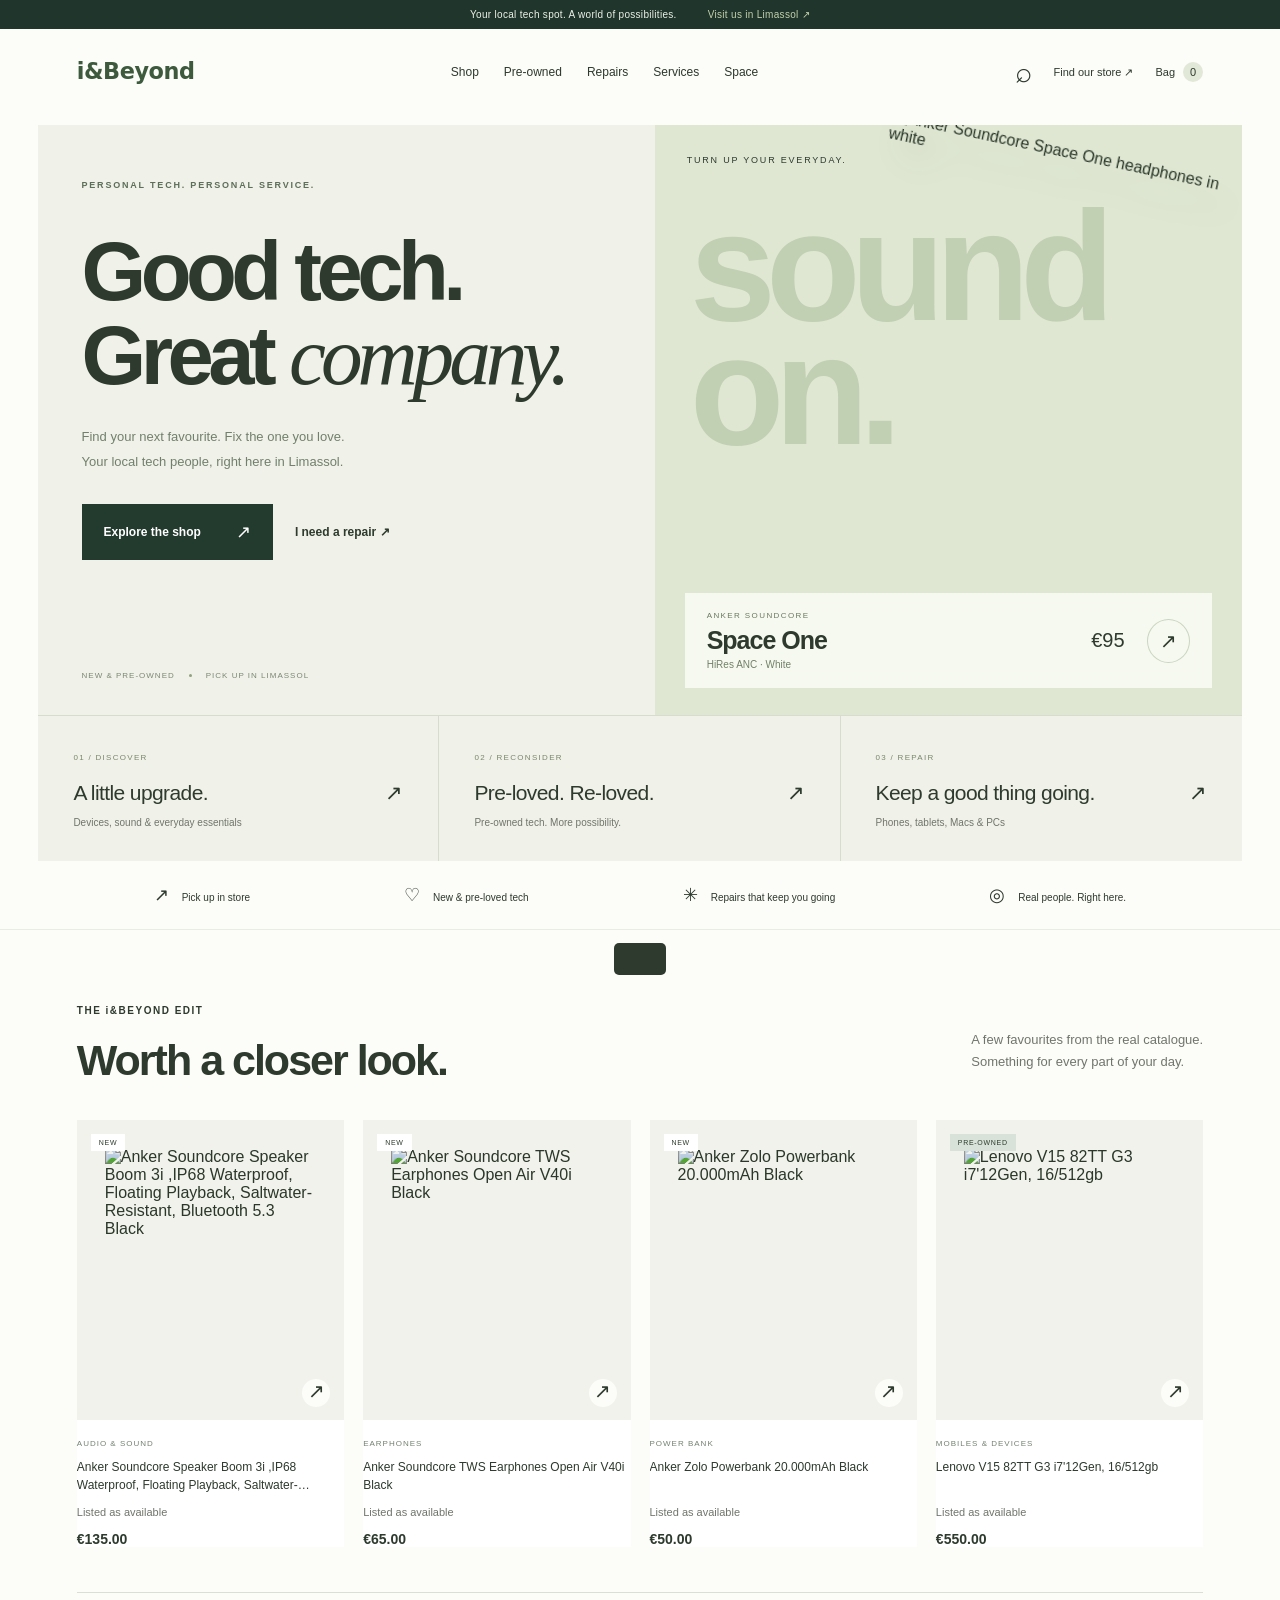
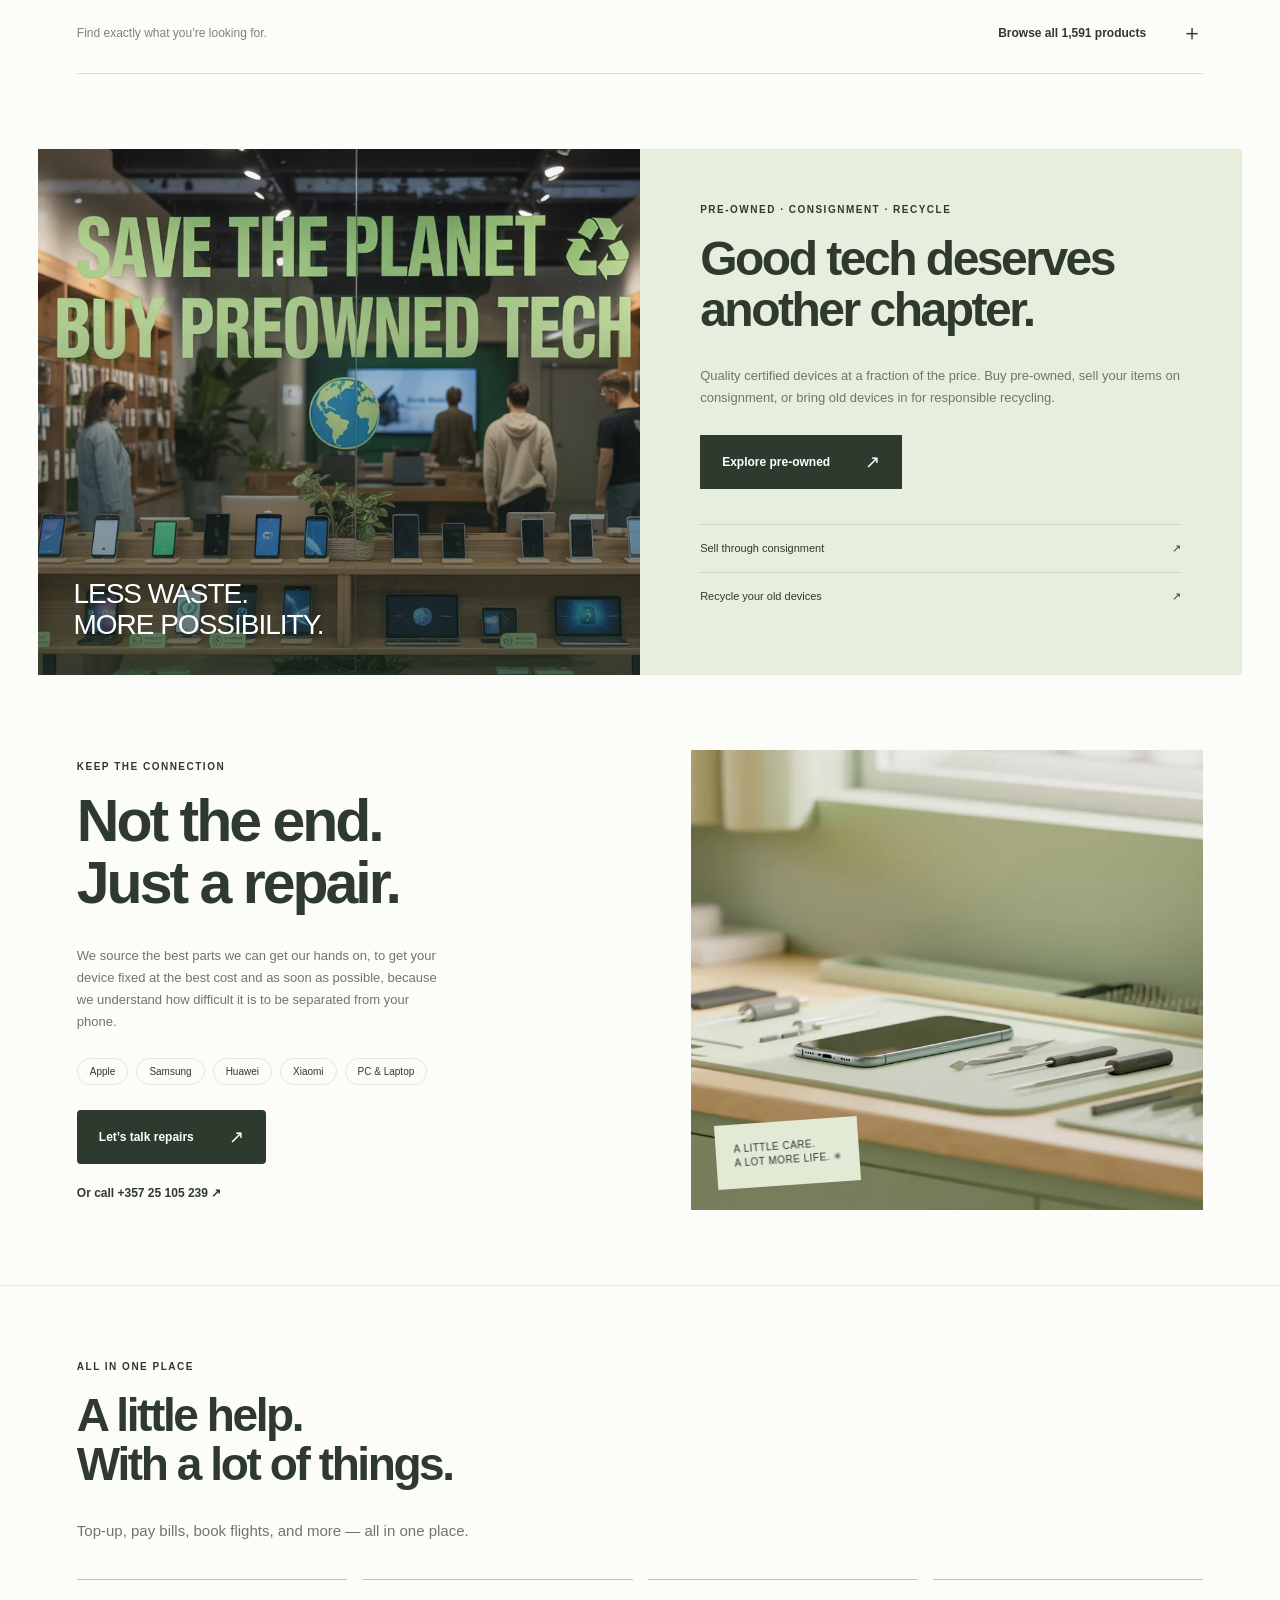
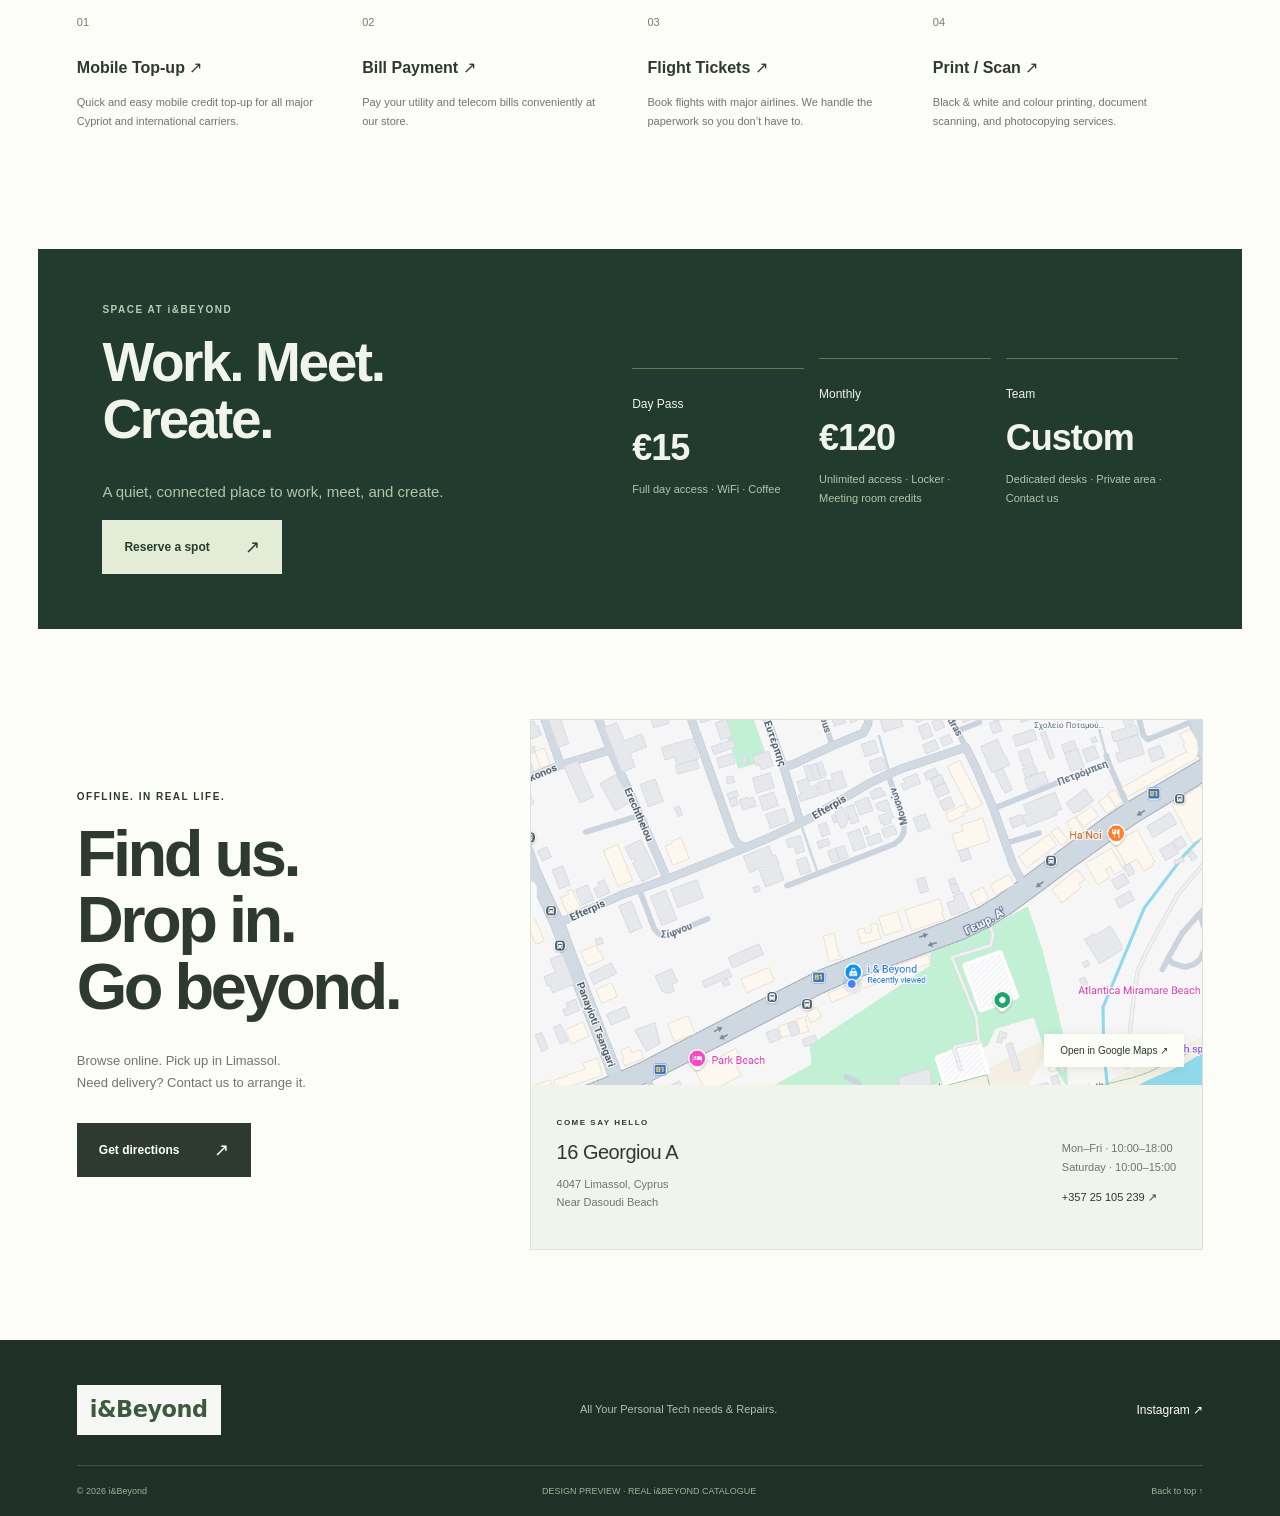
==== index.html @ b2931870 "Add files via upload" ====
<!doctype html><html lang="en"><head><meta charset="utf-8"><meta name="viewport" content="width=device-width,initial-scale=1"><title>i&Beyond — Personal Tech, Repairs & Pre-Owned</title><meta name="description" content="A fresh storefront design for i&Beyond, Limassol. Explore personal tech, pre-owned devices and repairs."><link rel="stylesheet" href="style.css"></head><body>
<div class="announcement">Your local tech spot. A world of possibilities. <a href="#visit">Visit us in Limassol ↗</a></div>
<header><a href="#" class="logo" aria-label="i and Beyond home">i&Beyond</a><nav aria-label="Main navigation"><a href="#shop">Shop</a><a href="#preowned">Pre-owned</a><a href="#repairs">Repairs</a><a href="#services">Services</a><a href="#space">Space</a></nav><div class="header-actions"><button id="search-toggle" aria-label="Search products">⌕</button><a href="#visit" class="visit-link">Find our store ↗</a><button id="bag-toggle" aria-label="Open pickup bag">Bag <span id="count">0</span></button></div></header>
<div id="searchbar" hidden><label for="search">Find your next thing</label><input id="search" placeholder="Search phones, audio, accessories…"><button id="search-close" aria-label="Close search">×</button></div>
<main><section class="hero hero-v2"><div class="hero-copy"><div class="eyebrow">PERSONAL TECH. PERSONAL SERVICE.</div><h1>Good tech.<br>Great <em>company.</em></h1><p>Find your next favourite. Fix the one you love.<br>Your local tech people, right here in Limassol.</p><div class="buttons"><a class="button dark" href="#shop">Explore the shop <span>↗</span></a><a class="text-link" href="#repairs">I need a repair ↗</a></div><div class="hero-trust"><span>NEW & PRE-OWNED</span><i></i><span>PICK UP IN LIMASSOL</span></div></div><div class="hero-product-stage"><div class="stage-label">TURN UP YOUR EVERYDAY.</div><span class="stage-type" aria-hidden="true">sound<br>on.</span><img src="https://iandbeyond.com/uploads/items/1783496966833-11882909.jpg" alt="Anker Soundcore Space One headphones in white" fetchpriority="high"><button class="hero-product-label" data-product="2211"><div><span>ANKER SOUNDCORE</span><strong>Space One</strong><small>HiRes ANC · White</small></div><div><b>€95</b><span class="round-arrow">↗</span></div></button></div></section><section class="quick-paths"><a href="#shop"><span class="path-num">01 / DISCOVER</span><div><h3>A little upgrade.</h3><span>↗</span></div><p>Devices, sound & everyday essentials</p></a><a href="#preowned"><span class="path-num">02 / RECONSIDER</span><div><h3>Pre-loved. Re-loved.</h3><span>↗</span></div><p>Pre-owned tech. More possibility.</p></a><a href="#repairs"><span class="path-num">03 / REPAIR</span><div><h3>Keep a good thing going.</h3><span>↗</span></div><p>Phones, tablets, Macs & PCs</p></a></section><div class="benefits"><span><b>↗</b> Pick up in store</span><span><b>♡</b> New & pre-loved tech</span><span><b>✳</b> Repairs that keep you going</span><span><b>◎</b> Real people. Right here.</span></div>
<section class="section" id="shop"><div class="section-heading"><div class="eyebrow">THE i&BEYOND EDIT</div><div class="heading-row"><h2>Worth a closer look.</h2><p>A few favourites from the real catalogue.<br>Something for every part of your day.</p></div></div><div class="featured-grid" id="featured"></div><details id="catalogue-panel"><summary><span>Find exactly what you’re looking for.</span><b>Browse all 1,591 products <i>＋</i></b></summary><div class="catalogue-panel-inner"><div class="catalogue-heading"><h3>The complete catalogue</h3><p id="catalogue-count"></p></div><div class="shop-tools"><div class="filters"><button class="active" data-condition="all">All products</button><button data-condition="NEW">New</button><button data-condition="preowned">Pre-owned</button></div><div class="catalogue-selects"><label>Category <select id="category"><option value="all">All categories</option></select></label><label>Sort <select id="sort"><option value="featured">Latest additions</option><option value="low">Price: low to high</option><option value="high">Price: high to low</option><option value="name">Name A–Z</option></select></label></div></div><label class="catalogue-search" for="catalogue-search"><span>⌕</span><input id="catalogue-search" aria-label="Search catalogue" type="search" placeholder="Search the entire catalogue by product, model or SKU…"></label><div id="products" class="product-grid"></div><div id="pagination"></div><p class="demo-note">Catalogue snapshot from iandbeyond.com · 21 October 2026. Confirm current availability with the store. Preview bag does not place orders.</p></div></details></section>
<section class="preowned" id="preowned"><div class="preowned-art"><img src="assets/preowned.webp" alt="Pre-owned technology at i&Beyond" loading="lazy"><div class="photo-overlay"></div><span class="image-label">LESS WASTE.<br>MORE POSSIBILITY.</span></div><div class="preowned-copy"><div class="eyebrow">PRE-OWNED · CONSIGNMENT · RECYCLE</div><h2>Good tech deserves<br>another chapter.</h2><p>Quality certified devices at a fraction of the price. Buy pre-owned, sell your items on consignment, or bring old devices in for responsible recycling.</p><a class="button dark" href="#shop" id="preowned-shop">Explore pre-owned <span>↗</span></a><div class="service-links"><button data-service="consignment">Sell through consignment <span>↗</span></button><button data-service="recycle">Recycle your old devices <span>↗</span></button></div></div></section>
<section class="section repairs" id="repairs"><div class="repair-copy"><div class="eyebrow">KEEP THE CONNECTION</div><h2>Not the end.<br>Just a repair.</h2><p>We source the best parts we can get our hands on, to get your device fixed at the best cost and as soon as possible, because we understand how difficult it is to be separated from your phone.</p><div class="repair-tags"><span>Apple</span><span>Samsung</span><span>Huawei</span><span>Xiaomi</span><span>PC & Laptop</span></div><button class="button dark" data-service="repair">Let’s talk repairs <span>↗</span></button><a class="text-link" href="tel:+35725105239">Or call +357 25 105 239 ↗</a></div><div class="repair-image"><img src="assets/repair.webp" alt="Device repair service" loading="lazy"><span class="repair-badge">A LITTLE CARE.<br>A LOT MORE LIFE. ✳</span></div></section>
<section class="section other-services" id="services"><div class="eyebrow">ALL IN ONE PLACE</div><h2>A little help.<br>With a lot of things.</h2><p>Top-up, pay bills, book flights, and more — all in one place.</p><div class="service-grid"><button data-service="topup"><span>01</span><h3>Mobile Top-up ↗</h3><p>Quick and easy mobile credit top-up for all major Cypriot and international carriers.</p></button><button data-service="bills"><span>02</span><h3>Bill Payment ↗</h3><p>Pay your utility and telecom bills conveniently at our store.</p></button><button data-service="flights"><span>03</span><h3>Flight Tickets ↗</h3><p>Book flights with major airlines. We handle the paperwork so you don’t have to.</p></button><button data-service="print"><span>04</span><h3>Print / Scan ↗</h3><p>Black & white and colour printing, document scanning, and photocopying services.</p></button></div></section><section class="workspace" id="space"><div><div class="eyebrow">SPACE AT i&BEYOND</div><h2>Work. Meet.<br>Create.</h2><p>A quiet, connected place to work, meet, and create.</p><button class="button dark" data-service="space">Reserve a spot <span>↗</span></button></div><div class="workspace-plans"><div><span>Day Pass</span><strong>€15</strong><p>Full day access · WiFi · Coffee</p></div><div><span>Monthly</span><strong>€120</strong><p>Unlimited access · Locker · Meeting room credits</p></div><div><span>Team</span><strong>Custom</strong><p>Dedicated desks · Private area · Contact us</p></div></div></section><section class="section visit" id="visit"><div><div class="eyebrow">OFFLINE. IN REAL LIFE.</div><h2>Find us.<br>Drop in.<br>Go beyond.</h2><p>Browse online. Pick up in Limassol.<br>Need delivery? Contact us to arrange it.</p><a class="button dark" target="_blank" rel="noopener" href="https://www.google.com/maps/search/?api=1&query=i%26Beyond+16+Georgiou+A+Limassol">Get directions <span>↗</span></a></div><div class="map-store"><a class="location-map" href="https://www.google.com/maps/search/?api=1&query=i%26Beyond+16+Georgiou+A+Limassol" target="_blank" rel="noopener" aria-label="Open i&Beyond location in Google Maps"><img src="assets/store-location-map.png" alt="Map showing i&Beyond on Georgiou A, near Dasoudi Beach and Park Beach in Limassol" loading="lazy"><span class="map-open">Open in Google Maps ↗</span></a><div class="store-info"><div><span class="eyebrow">COME SAY HELLO</span><h3>16 Georgiou A</h3><p>4047 Limassol, Cyprus<br>Near Dasoudi Beach</p></div><div><p>Mon–Fri · 10:00–18:00<br>Saturday · 10:00–15:00</p><a href="tel:+35725105239">+357 25 105 239 ↗</a></div></div></div></section></main>
<footer><div class="footer-top"><a href="#" class="logo">i&Beyond</a><p>All Your Personal Tech needs & Repairs.</p><a href="https://instagram.com/iandbeyond.cyprus" target="_blank" rel="noopener">Instagram ↗</a></div><div class="footer-bottom"><span>© 2026 i&Beyond</span><span>DESIGN PREVIEW · REAL i&BEYOND CATALOGUE</span><a href="#">Back to top ↑</a></div></footer>
<dialog id="product-dialog"><button class="close" data-close aria-label="Close product">×</button><div id="product-detail"></div></dialog><dialog id="bag-dialog"><button class="close" data-close aria-label="Close bag">×</button><div class="eyebrow">YOUR NEXT FAVOURITES</div><h2>Your pickup bag.</h2><div id="bag-items"></div><p class="bag-note">This design preview uses the real catalogue. Your bag does not reserve stock or place an order. Contact the store to confirm availability.</p><a class="button dark" href="tel:+35725105239">Contact the store <span>↗</span></a></dialog><dialog id="service-dialog"><button class="close" data-close aria-label="Close service">×</button><div id="service-content"></div></dialog><div id="toast" role="status"></div><script src="catalogue.js"></script><script src="app.js"></script></body></html>
---- style.css ----
:root{--green:#b9ed68;--ink:#20251e;--muted:#70756c;--line:#e4e7df;--cream:#f5f6f0}*{box-sizing:border-box}html{scroll-behavior:smooth;scroll-padding-top:100px}body{margin:0;background:#fff;color:var(--ink);font-family:-apple-system,BlinkMacSystemFont,"SF Pro Display","Segoe UI",sans-serif;-webkit-font-smoothing:antialiased}a{color:inherit;text-decoration:none}button,input,select{font:inherit}button,a,select{-webkit-tap-highlight-color:transparent}button{cursor:pointer}button:focus-visible,a:focus-visible,input:focus-visible,select:focus-visible{outline:3px solid #6f9c38;outline-offset:4px}button{color:inherit}button:disabled{opacity:.5}img{display:block;width:100%;height:100%;object-fit:cover}.announcement{background:var(--ink);color:white;text-align:center;padding:10px;font-size:11px;letter-spacing:.03em}.announcement a{margin-left:28px;color:var(--green)}header{height:91px;padding:0 5%;display:flex;align-items:center;justify-content:space-between;border-bottom:1px solid var(--line);background:#fff;position:sticky;top:0;z-index:20}.logo{font-size:30px;font-weight:750;letter-spacing:-1.8px}.logo span:first-child{font-weight:400}.logo .dot{color:#8cbd48;margin-left:3px}nav{display:flex;gap:29px;font-size:13px}nav a:hover,.text-link:hover{color:#609122}.header-actions{display:flex;gap:22px;align-items:center;font-size:12px}.header-actions button{border:0;background:none;padding:8px 0}.header-actions #search-toggle{font-size:29px}.header-actions #count{background:var(--green);border-radius:50%;padding:4px 7px;margin-left:5px}.hero{display:grid;grid-template-columns:1fr 1fr;min-height:590px;margin:24px 3% 0;overflow:hidden;border-radius:5px}.hero-copy{background:var(--cream);padding:59px 8% 28px;display:flex;flex-direction:column;align-items:flex-start}.eyebrow{font-size:10px;font-weight:650;letter-spacing:1.5px}.eyebrow>span{display:inline-block;width:6px;height:6px;border-radius:50%;background:#67932e;margin-right:6px}h1{font-size:clamp(50px,5.7vw,86px);letter-spacing:-5px;line-height:1.02;font-weight:600;margin:30px 0 22px}h1 em{font-family:Georgia,serif;font-weight:400;letter-spacing:-4px}p{font-size:15px;line-height:1.7;color:var(--muted)}.hero-copy p{margin:0 0 29px}.buttons{display:flex;gap:22px;align-items:center;flex-wrap:wrap}.button{border:0;display:inline-flex;justify-content:space-between;align-items:center;gap:35px;padding:16px 22px;border-radius:4px;font-size:12px;font-weight:550}.dark{background:var(--ink);color:white}.button:hover{background:#3b4c2c}.button span{font-size:18px}.text-link{font-size:12px;font-weight:600}.hero-foot{margin-top:auto;padding-top:50px;display:flex;justify-content:space-between;width:100%;font-size:8px;letter-spacing:1px;color:#7c8375}.hero-art{background:var(--green);position:relative;overflow:hidden;min-height:590px}.benefits{display:flex;justify-content:space-around;padding:27px 5%;border-bottom:1px solid var(--line);font-size:11px}.benefits b{font-size:18px;margin-right:10px;font-weight:400}.section{padding:85px 6%}.heading-row{display:flex;align-items:end;justify-content:space-between}.heading-row p{font-size:13px;margin-bottom:12px}h2{font-size:clamp(35px,4vw,56px);line-height:1.05;font-weight:550;letter-spacing:-2.4px;margin:19px 0 30px}.shop-tools{display:flex;align-items:center;justify-content:space-between;margin:24px 0}.filters{display:flex;gap:8px;flex-wrap:wrap}.filters button{font-size:11px;background:white;border:1px solid var(--line);padding:10px 17px;border-radius:30px}.filters .active{background:var(--ink);color:white;border-color:var(--ink)}select{border:0;background:white;font-size:11px;max-width:140px}.sort-label{font-size:11px;color:var(--muted)}.product-grid{display:grid;grid-template-columns:repeat(4,1fr);gap:19px}.product-card{border:0;text-align:left;background:white;padding:0}.product-visual{height:270px;background:#f3f4ef;position:relative;overflow:hidden;display:flex;align-items:center;justify-content:center;border-radius:5px}.product-badge{position:absolute;top:14px;left:14px;font-size:8px;background:white;padding:5px 8px;border-radius:2px;z-index:2}.product-badge.green{background:var(--green)}.product-add{position:absolute;bottom:13px;right:14px;background:white;border-radius:50%;height:28px;width:28px;text-align:center;font-size:20px}.product-meta{display:flex;justify-content:space-between;gap:10px;margin-top:17px}.product-meta h3{font-size:13px;font-weight:550;margin:0 0 6px}.product-meta p{font-size:11px;margin:0}.price{font-size:12px}.demo-note{font-size:9px;letter-spacing:.5px;margin-top:25px}.preowned{display:grid;grid-template-columns:1fr 1fr;background:#eef2e6;margin:0 3%;border-radius:5px;overflow:hidden}.preowned-art{position:relative;min-height:530px;background:#d0d8bd}.preowned-art img{position:absolute;inset:0}.photo-overlay{position:absolute;inset:0;background:linear-gradient(0deg,#16271ba6,transparent 70%)}.image-label{position:absolute;bottom:35px;left:35px;font-size:30px;color:white;font-weight:550;letter-spacing:-1px;line-height:1.1}.preowned-copy{padding:60px 11%}.preowned-copy p{font-size:13px;margin-bottom:26px}.service-links{margin-top:35px}.service-links button{width:100%;display:flex;justify-content:space-between;border:0;border-top:1px solid #cfd7c3;background:none;font-size:11px;padding:17px 0}.repairs{display:grid;grid-template-columns:1fr 1fr;gap:12%;align-items:center}.repair-copy p{font-size:13px;max-width:360px}.repair-tags{display:flex;gap:8px;margin:25px 0}.repair-tags span{border:1px solid var(--line);border-radius:20px;font-size:10px;padding:7px 12px}.repair-copy>.text-link{display:block;margin-top:22px}.repair-image{height:470px;background:#edf0e6;position:relative;border-radius:5px;overflow:hidden}.repair-badge{position:absolute;bottom:25px;left:25px;background:var(--green);padding:18px;transform:rotate(-4deg);font-size:12px;line-height:1.4}.about{padding:75px 10%;background:var(--green);position:relative;overflow:hidden}.about h2{font-size:66px;position:relative;z-index:1}.about p{max-width:400px;color:#465437;font-size:13px}.about-mark{font-family:Georgia,serif;position:absolute;right:7%;top:-48px;font-size:460px;color:#a6d75b;line-height:1}.visit{display:grid;grid-template-columns:.8fr 1.2fr;gap:10%;align-items:center}.visit p{font-size:13px}.visit .button{margin-top:16px}.store-card{border:1px solid var(--line);border-radius:5px;overflow:hidden}.store-card>img{height:240px}.store-info{display:flex;justify-content:space-between;padding:25px;gap:25px}.store-info h3{font-size:14px;margin:0}.store-info p{font-size:11px}.store-info a{font-size:11px}footer{padding:45px 6% 20px;background:var(--ink);color:white}.footer-top{display:flex;align-items:center;justify-content:space-between;padding-bottom:40px}.footer-top p{color:#b7beb1;font-size:13px}.footer-top>a:last-child{font-size:12px}.footer-bottom{border-top:1px solid #42473d;padding-top:20px;display:flex;justify-content:space-between;font-size:9px;color:#a4ae9a}dialog{border:0;border-radius:8px;padding:45px;width:min(780px,92vw);max-height:90vh;color:var(--ink)}dialog::backdrop{background:#18221388;backdrop-filter:blur(5px)}.close{position:absolute;top:10px;right:17px;border:0;background:none;font-size:28px}.detail-grid{display:grid;grid-template-columns:1fr 1fr;gap:35px;align-items:center}.detail-grid .product-visual{height:350px}.detail-grid h2{font-size:32px}.detail-grid p{font-size:12px}.detail-price{font-size:25px;margin:20px 0}.detail-options{padding:12px;border:1px solid var(--line);display:inline-block;font-size:11px;margin-bottom:20px}.bag-row{display:flex;justify-content:space-between;padding:18px 0;border-bottom:1px solid var(--line);font-size:13px;gap:20px}.bag-row button{border:0;background:none;text-decoration:underline;font-size:11px}.bag-note{font-size:11px}#toast{position:fixed;bottom:25px;left:50%;transform:translateX(-50%) translateY(100px);padding:16px 26px;background:var(--ink);color:white;border-radius:5px;z-index:50;font-size:13px;transition:.3s}#toast.show{transform:translateX(-50%) translateY(0)}#searchbar{position:sticky;top:91px;z-index:19;background:#f4f6ef;padding:20px 6%;display:flex;align-items:center;gap:25px}#searchbar[hidden]{display:none}#searchbar label{font-size:12px}#searchbar input{flex:1;padding:12px;border:1px solid #cbd3bf;border-radius:4px}#search-close{border:0;background:none;font-size:24px}.empty{padding:45px;color:var(--muted);grid-column:1/-1;text-align:center}@media(min-width:1600px){main,header,footer,.benefits{max-width:1700px;margin-left:auto;margin-right:auto}}@media(max-width:1000px){nav{gap:15px}.visit-link{display:none}.hero-copy{padding:45px 7% 25px}h1{letter-spacing:-3px}.hero-art{min-height:550px}.product-grid{gap:12px}.product-visual{height:220px}.preowned-copy{padding:45px 8%}.repairs{gap:7%}.store-info{flex-direction:column;gap:0}.benefits{font-size:10px}.benefits b{margin-right:4px}}@media(max-width:700px){.announcement{font-size:9px}.announcement a{margin-left:10px}header{height:73px;padding:0 5%}.logo{font-size:25px}nav{position:absolute;top:73px;left:0;right:0;background:white;justify-content:center;padding:12px;border-bottom:1px solid var(--line);font-size:11px;gap:25px}.header-actions{gap:15px}.hero{margin-top:55px;grid-template-columns:1fr}.hero-copy{padding:35px 7% 25px}.hero h1{font-size:61px;letter-spacing:-3px;margin-top:25px}.hero-copy p{font-size:13px}.hero-foot{padding-top:35px}.hero-art{min-height:420px}.benefits{display:grid;grid-template-columns:1fr 1fr;gap:20px;padding:25px 7%}.section{padding:55px 6%}.heading-row{display:block}.heading-row p{display:none}h2{font-size:39px;letter-spacing:-1.8px}.shop-tools{display:block}.filters{gap:5px}.filters button{font-size:10px;padding:9px 12px}.sort-label{display:block;text-align:right;margin-top:18px}.product-grid{grid-template-columns:1fr 1fr;gap:25px 12px}.product-visual{height:210px}.product-meta{display:block}.price{display:block;margin-top:8px}.product-meta h3{font-size:12px}.preowned{grid-template-columns:1fr}.preowned-art{min-height:320px}.preowned-copy{padding:35px 7%}.repairs{grid-template-columns:1fr;gap:30px}.repair-image{height:340px}.about{padding:50px 8%}.about h2{font-size:48px}.about p{max-width:270px}.about-mark{right:-40px;font-size:350px;top:40px;opacity:.5}.visit{grid-template-columns:1fr;gap:30px}.store-info{flex-direction:row;padding:20px}.store-card>img{height:210px}.footer-top{flex-wrap:wrap;gap:20px}.footer-top p{display:none}.footer-bottom{gap:20px;font-size:8px;flex-wrap:wrap}.footer-bottom span:nth-child(2){order:3;width:100%}.detail-grid{grid-template-columns:1fr;gap:20px}.detail-grid .product-visual{height:220px}dialog{padding:35px 25px}.detail-grid h2{margin:15px 0}#searchbar{top:112px;gap:10px}#searchbar label{display:none}#searchbar input{min-width:0}html{scroll-padding-top:125px}}@media(prefers-reduced-motion:reduce){html{scroll-behavior:auto}*{transition:none!important}}

/* Preserve the live iandbeyond.com wordmark exactly. */
.logo{font-family:system-ui,-apple-system,BlinkMacSystemFont,"Segoe UI",Roboto,sans-serif;font-size:1.4rem;font-weight:700;color:#3d5a3d;text-decoration:none;letter-spacing:-.02em;line-height:1.6}.footer-top .logo{background:#f5f7f4;padding:8px 14px;border-radius:3px}
/* Real i&Beyond source photography and catalogue. */
:root{--green:#d8e2d8;--ink:#2d3a2d;--cream:#f5f7f4}.hero-art.real-hero{background:#d8e2d8}.real-hero>img{position:absolute;inset:0;object-fit:cover}.real-hero:after{content:"";position:absolute;inset:0;background:linear-gradient(0deg,#142416db,transparent 70%)}.real-hero-label{position:absolute;bottom:40px;left:35px;right:25px;z-index:1;color:white}.real-hero-label>span{display:block;font-size:10px;letter-spacing:2px;text-transform:uppercase}.real-hero-label strong{font-size:35px;line-height:1.1;letter-spacing:-1px;display:block;margin:17px 0}.real-hero-label a{font-size:12px}.featured-grid{display:grid;grid-template-columns:repeat(4,1fr);gap:30px 19px;margin-top:35px;padding-bottom:50px;border-bottom:1px solid var(--line)}.real-product{background:#f5f7f4}.real-product img{object-fit:contain;padding:28px;mix-blend-mode:multiply;transition:transform .3s}.product-card:hover .real-product img{transform:scale(1.05)}.product-meta{display:block}.product-meta h3{line-height:1.5;display:-webkit-box;-webkit-line-clamp:2;-webkit-box-orient:vertical;overflow:hidden;min-height:39px}.product-meta .category-name{font-size:9px;text-transform:uppercase;letter-spacing:.5px;margin:0 0 7px;color:#748271}.product-meta .price{display:block;margin-top:10px;font-weight:600;font-size:15px}.catalogue-heading{display:flex;align-items:center;justify-content:space-between;margin-top:40px}.catalogue-heading h3{font-size:24px;letter-spacing:-.7px;font-weight:550}.catalogue-heading p{font-size:12px}.catalogue-selects{display:flex;gap:20px;font-size:11px}.catalogue-selects label{display:flex;gap:7px;align-items:center}.catalogue-selects select{max-width:210px;border:1px solid var(--line);padding:10px;border-radius:4px}.catalogue-search{display:flex;align-items:center;border:1px solid #c8d4c8;padding:5px 17px;border-radius:5px;margin-bottom:28px;gap:15px}.catalogue-search span{font-size:25px}.catalogue-search input{border:0;padding:12px 0;font-size:12px;width:100%;background:white;color:var(--ink)}#pagination{display:flex;align-items:center;justify-content:center;gap:25px;margin-top:40px;font-size:12px}#pagination button{padding:12px 18px;border:1px solid var(--line);background:white;border-radius:4px}.no-photo{text-align:center;font-size:12px;color:#748271;line-height:1.6}.thumbnails{display:flex;gap:8px;overflow:auto;margin-top:12px;padding-bottom:5px}.thumbnails button{flex-shrink:0;border:1px solid var(--line);background:#f5f7f4;width:55px;height:60px;border-radius:4px;padding:5px}.thumbnails img{object-fit:contain}.variant-label{font-size:12px;display:block}.variant-label select{display:block;width:100%;max-width:100%;border:1px solid #c8d4c8;padding:12px;margin:8px 0 15px;border-radius:4px}.actual-description{white-space:pre-line;max-height:220px;overflow:auto}.detail-grid{align-items:start}.stock-status{font-size:10px!important;letter-spacing:.5px}.service-grid{display:grid;grid-template-columns:repeat(4,1fr);gap:15px;margin-top:35px}.service-grid button{text-align:left;border:1px solid #d8e2d8;background:#f5f7f4;padding:25px;min-height:220px;border-radius:4px}.service-grid button:hover{background:#e9efe6}.service-grid span{font-size:11px;color:#6d8467}.service-grid h3{font-size:17px;font-weight:550;margin-top:35px}.service-grid p{font-size:12px}.workspace{margin:0 3%;padding:60px 5%;display:grid;grid-template-columns:1fr 1.2fr;gap:7%;background:#e5ece0;border-radius:5px}.workspace-plans{display:grid;grid-template-columns:repeat(3,1fr);align-items:center;gap:15px}.workspace-plans>div{border-top:1px solid #a9baa2;padding-top:25px}.workspace-plans span{font-size:12px}.workspace-plans strong{display:block;font-weight:550;font-size:32px;margin-top:15px;letter-spacing:-1px}.workspace-plans p{font-size:11px}nav{gap:22px}.about{margin-top:65px}.product-badge.green{background:#d8e2d8}.hero h1{font-size:clamp(50px,5.7vw,86px)}@media(max-width:1000px){.catalogue-selects{gap:8px}.catalogue-selects select{max-width:160px}.service-grid{grid-template-columns:1fr 1fr}.workspace-plans{grid-template-columns:1fr}.workspace-plans>div{padding-top:12px}.workspace-plans strong{font-size:25px;margin-top:5px}.workspace-plans p{margin:5px 0}nav{gap:12px}}@media(max-width:700px){.featured-grid{grid-template-columns:1fr 1fr;gap:25px 12px}.real-hero-label strong{font-size:31px}.real-hero-label{bottom:30px;left:25px}.catalogue-heading{display:block}.catalogue-heading h3{margin-bottom:8px}.catalogue-selects{margin-top:17px;justify-content:space-between}.catalogue-selects label{display:block}.catalogue-selects select{display:block;max-width:180px;margin-top:5px}.catalogue-selects label:first-child{flex:1}.catalogue-search input{font-size:11px}.service-grid{grid-template-columns:1fr 1fr;gap:10px}.service-grid button{padding:18px;min-height:230px}.service-grid h3{font-size:15px}.service-grid p{font-size:11px}.workspace{grid-template-columns:1fr;padding:35px 7%;gap:30px}.workspace-plans{grid-template-columns:1fr 1fr 1fr;gap:12px}.workspace-plans strong{font-size:25px}.workspace-plans p{font-size:10px}.hero h1{font-size:61px}nav{gap:20px}.product-visual.real-product img{padding:18px}.detail-grid .detail-photo{height:270px}.detail-grid .detail-photo img{padding:10px}}

.real-hero>img{object-fit:contain;object-position:center 14%;background:#d8e2d8}.real-hero:after{background:linear-gradient(0deg,#233b27 2%,#233b27ed 20%,transparent 65%)}
/* Editorial storefront redesign — product photography, clear choices, local map. */
body{background:#fcfcf9}.announcement{background:#20352b;color:#edf2e9;padding:9px;font-size:10px}.announcement a{color:#c3d1ad}header{background:#fcfcf9;height:86px;border-bottom:0;padding:0 6%}nav{font-size:12px;gap:25px}.header-actions{font-size:11px}.header-actions #count{background:#e2e8d8}.hero.hero-v2{margin:10px 3% 0;min-height:590px;grid-template-columns:1.05fr 1fr;border-radius:0;background:#f0f1e9}.hero-v2 .hero-copy{background:none;padding:55px 7% 35px}.hero-v2 .eyebrow{font-size:9px;letter-spacing:1.8px;color:#5d6e59}.hero-v2 h1{font-size:clamp(65px,6.5vw,96px);letter-spacing:-5.5px;line-height:1.01;margin:40px 0 27px;font-weight:550}.hero-v2 h1 em{letter-spacing:-5px;font-weight:400}.hero-v2 p{font-size:13px;color:#71806c;line-height:1.9;margin-bottom:30px}.hero-v2 .button{padding:17px 22px;border-radius:0;background:#233b2f}.hero-trust{display:flex;align-items:center;gap:14px;margin-top:auto;padding-top:42px;font-size:8px;color:#7b8874;letter-spacing:1px}.hero-trust i{width:3px;height:3px;border-radius:50%;background:#8fa17e}.hero-product-stage{position:relative;background:#dfe7d3;min-height:590px;overflow:hidden}.stage-label{position:absolute;top:30px;left:32px;font-size:9px;letter-spacing:1.8px;z-index:2}.stage-type{position:absolute;left:35px;top:80px;color:#c1cfb2;font-size:155px;letter-spacing:-10px;font-weight:650;line-height:.8}.hero-product-stage>img{position:absolute;width:58%;height:78%;right:10%;top:2%;object-fit:contain;mix-blend-mode:multiply;transform:rotate(12deg);filter:drop-shadow(15px 20px 15px #35412d18)}.hero-product-label{position:absolute;left:30px;right:30px;bottom:27px;display:flex;justify-content:space-between;align-items:center;text-align:left;border:0;background:#fbfcf5d9;backdrop-filter:blur(8px);padding:18px 22px}.hero-product-label>div{display:flex;flex-direction:column}.hero-product-label span:first-child{font-size:8px;letter-spacing:1.4px;color:#6b795f}.hero-product-label strong{font-size:25px;font-weight:550;letter-spacing:-1px;margin:6px 0 4px}.hero-product-label small{font-size:10px;color:#718067}.hero-product-label>div:last-child{flex-direction:row;align-items:center;gap:22px}.hero-product-label b{font-size:20px;font-weight:500}.round-arrow{border:1px solid #cbd6c0;border-radius:50%;padding:9px 12px;font-size:20px}.quick-paths{display:grid;grid-template-columns:1fr 1fr 1fr;margin:0 3%;background:#f0f1e9;border-top:1px solid #d7ddce}.quick-paths>a{padding:30px 35px;border-right:1px solid #d7ddce;transition:background .2s}.quick-paths>a:last-child{border-right:0}.quick-paths>a:hover{background:#e6ebdd}.path-num{font-size:8px;letter-spacing:1.3px;color:#7a876c}.quick-paths>a>div{display:flex;justify-content:space-between;align-items:center;margin-top:17px}.quick-paths h3{font-size:21px;font-weight:500;letter-spacing:-.6px;margin:0}.quick-paths p{font-size:10px;margin:9px 0 0}.quick-paths>a>div>span{font-size:21px}.benefits{background:#fcfcf9;border-bottom:1px solid #e8ece2;padding:23px 6%;font-size:10px}.section{padding:75px 6%}.section-heading .heading-row{align-items:center}.section-heading h2{font-size:43px;letter-spacing:-2px;margin:20px 0 0}.featured-grid{padding-bottom:35px;border-bottom:0;margin-top:35px}.real-product{background:#f0f2eb;border-radius:0}.product-meta .category-name{font-size:8px;letter-spacing:1px}.product-meta h3{font-weight:500;font-size:12px}.product-meta .price{font-size:14px}.product-badge{border-radius:0;font-size:7px;letter-spacing:.7px}.product-add{background:#fcfcf9}.product-grid{gap:30px 20px}.product-visual{height:290px}.featured-grid .product-visual{height:300px}#catalogue-panel{margin-top:10px;border-top:1px solid #d9e0d1;border-bottom:1px solid #d9e0d1}#catalogue-panel summary{list-style:none;cursor:pointer;display:flex;justify-content:space-between;align-items:center;padding:25px 0;gap:20px;font-size:12px}#catalogue-panel summary::-webkit-details-marker{display:none}#catalogue-panel summary>span{color:#7b8672}#catalogue-panel summary b{font-size:12px;font-weight:550;display:flex;gap:35px;align-items:center}#catalogue-panel summary i{font-style:normal;font-size:22px;font-weight:400}#catalogue-panel[open] summary i{transform:rotate(45deg)}.catalogue-panel-inner{padding-bottom:30px}.catalogue-heading{margin-top:10px}.catalogue-heading h3{font-size:22px}.preowned{margin:0 3%;border-radius:0;background:#e8eedd}.preowned-art{min-height:500px}.preowned-copy{padding:55px 10%}.preowned-copy h2{font-size:48px;letter-spacing:-2.5px}.preowned .button{border-radius:0}.image-label{font-size:28px;font-weight:500}.repair-image{border-radius:0;height:460px}.repair-copy h2{font-size:59px;letter-spacing:-3px}.repair-badge{background:#e2e9d5;font-size:10px;letter-spacing:.5px}.repairs{gap:9%}.repair-tags{flex-wrap:wrap}.other-services{border-top:1px solid #e6eadf}.other-services>h2{font-size:46px}.service-grid button{border:0;border-top:1px solid #becbb0;background:transparent;padding:22px 20px 22px 0;border-radius:0;min-height:195px}.service-grid button:hover{background:#f0f2e9}.service-grid h3{font-size:16px;margin-top:28px}.service-grid p{font-size:11px}.workspace{background:#223b2f;color:#f0f4e9;border-radius:0;margin:0 3%;padding:55px 5%}.workspace p{color:#b3c4ab}.workspace .eyebrow{color:#bbcbb3}.workspace h2{font-size:55px}.workspace .button{border-radius:0;background:#e3ecd7;color:#263c2d}.workspace-plans>div{border-top-color:#647858}.workspace-plans strong{font-size:36px}.visit{grid-template-columns:.7fr 1.3fr;gap:8%;padding-top:90px;padding-bottom:90px}.visit h2{font-size:65px;letter-spacing:-3.5px;line-height:1.02}.visit .button{border-radius:0}.map-store{border:1px solid #dce2d3;background:#f1f4eb}.location-map{height:365px;display:block;position:relative;overflow:hidden}.location-map>img{object-fit:cover;object-position:50% 56%;transition:transform .5s}.location-map:hover>img{transform:scale(1.03)}.map-open{position:absolute;bottom:18px;right:18px;background:#fcfdf7;padding:11px 16px;font-size:10px;box-shadow:0 2px 12px #20302318}.store-info{background:#f1f4eb;align-items:center;padding:26px;gap:20px}.store-info h3{font-size:20px;font-weight:500;letter-spacing:-.5px;margin-top:12px}.store-info .eyebrow{font-size:8px}.footer-top .logo{background:transparent;color:#d8e2d8;padding:0}.footer-top{padding-bottom:30px}.footer-top p{font-size:11px}footer{background:#1e3027}.footer-bottom{border-color:#415346}.hero-product-label:hover{background:#fff}.hero-product-label:focus-visible{outline-offset:-4px}@media(max-width:1050px){.hero-v2 h1{font-size:75px;letter-spacing:-4px}.hero-v2 h1 em{letter-spacing:-4px}.hero-product-stage>img{width:68%;right:5%}.stage-type{font-size:125px;left:25px;top:110px}.quick-paths>a{padding:25px}.quick-paths h3{font-size:18px}.section-heading h2{font-size:37px}.featured-grid .product-visual{height:240px}.preowned-copy h2{font-size:40px}.visit h2{font-size:55px}.location-map{height:330px}}@media(max-width:700px){header{height:73px}nav{gap:20px}.hero.hero-v2{margin-top:55px;grid-template-columns:1fr;min-height:0}.hero-v2 .hero-copy{padding:35px 7%}.hero-v2 h1{font-size:65px;letter-spacing:-4px;margin:27px 0 22px}.hero-v2 h1 em{letter-spacing:-3px}.hero-v2 p{font-size:12px}.hero-trust{padding-top:30px;font-size:7px;gap:10px}.hero-product-stage{min-height:430px}.hero-product-stage>img{height:83%;width:60%;right:10%;top:0}.stage-type{font-size:120px;left:25px;top:70px}.stage-label{top:22px;left:24px;font-size:8px}.hero-product-label{left:20px;right:20px;bottom:20px;padding:13px 17px}.hero-product-label strong{font-size:23px}.quick-paths{grid-template-columns:1fr}.quick-paths>a{padding:19px 7%;border-right:0;border-bottom:1px solid #d7ddce}.quick-paths>a>div{margin-top:7px}.quick-paths h3{font-size:20px}.quick-paths p{margin-top:5px}.benefits{padding:22px 7%;gap:17px;font-size:9px}.section{padding:50px 6%}.section-heading h2{font-size:34px;letter-spacing:-1.5px}.featured-grid{margin-top:28px;gap:25px 13px}.featured-grid .product-visual,.product-visual{height:220px}.product-grid{gap:25px 13px}#catalogue-panel summary{align-items:start;flex-direction:column;gap:14px;padding:20px 0}#catalogue-panel summary b{width:100%;justify-content:space-between}#catalogue-panel summary>span{font-size:11px}.catalogue-heading h3{font-size:22px}.preowned-art{min-height:320px}.preowned-copy h2{font-size:39px}.preowned-copy{padding:35px 7%}.repairs{gap:30px}.repair-copy h2{font-size:48px;letter-spacing:-2.3px}.repair-image{height:330px}.other-services>h2{font-size:39px}.service-grid button{padding:20px 10px 10px 0;min-height:220px}.workspace{padding:35px 7%}.workspace h2{font-size:46px}.workspace-plans strong{font-size:27px}.visit{grid-template-columns:1fr;gap:30px;padding:55px 6%}.visit h2{font-size:52px;letter-spacing:-2.7px}.location-map{height:310px}.store-info{padding:20px;gap:10px}.store-info h3{font-size:18px}.store-info p{font-size:10px}.map-open{font-size:9px;padding:10px 13px}.footer-top .logo{font-size:1.4rem}}
.footer-top .logo{color:#3d5a3d;background:#f5f7f4;padding:7px 13px;border-radius:0}
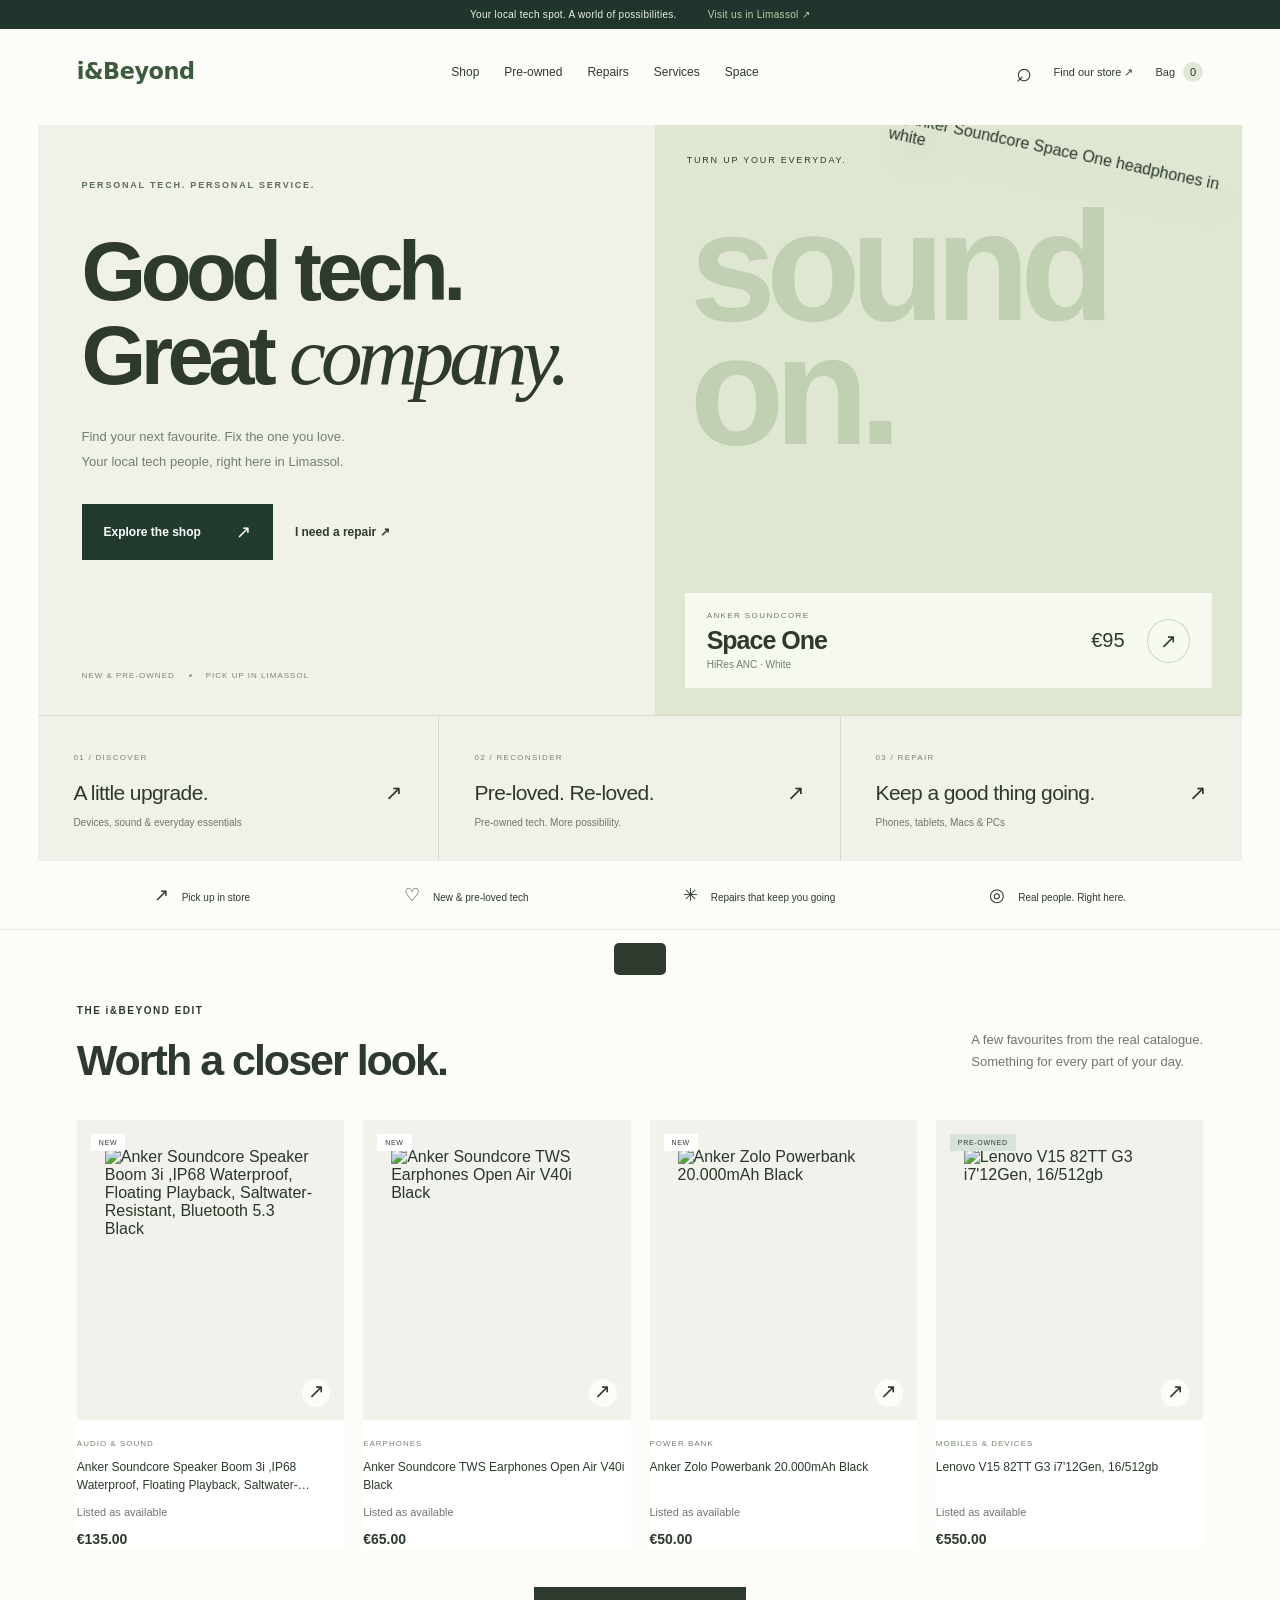
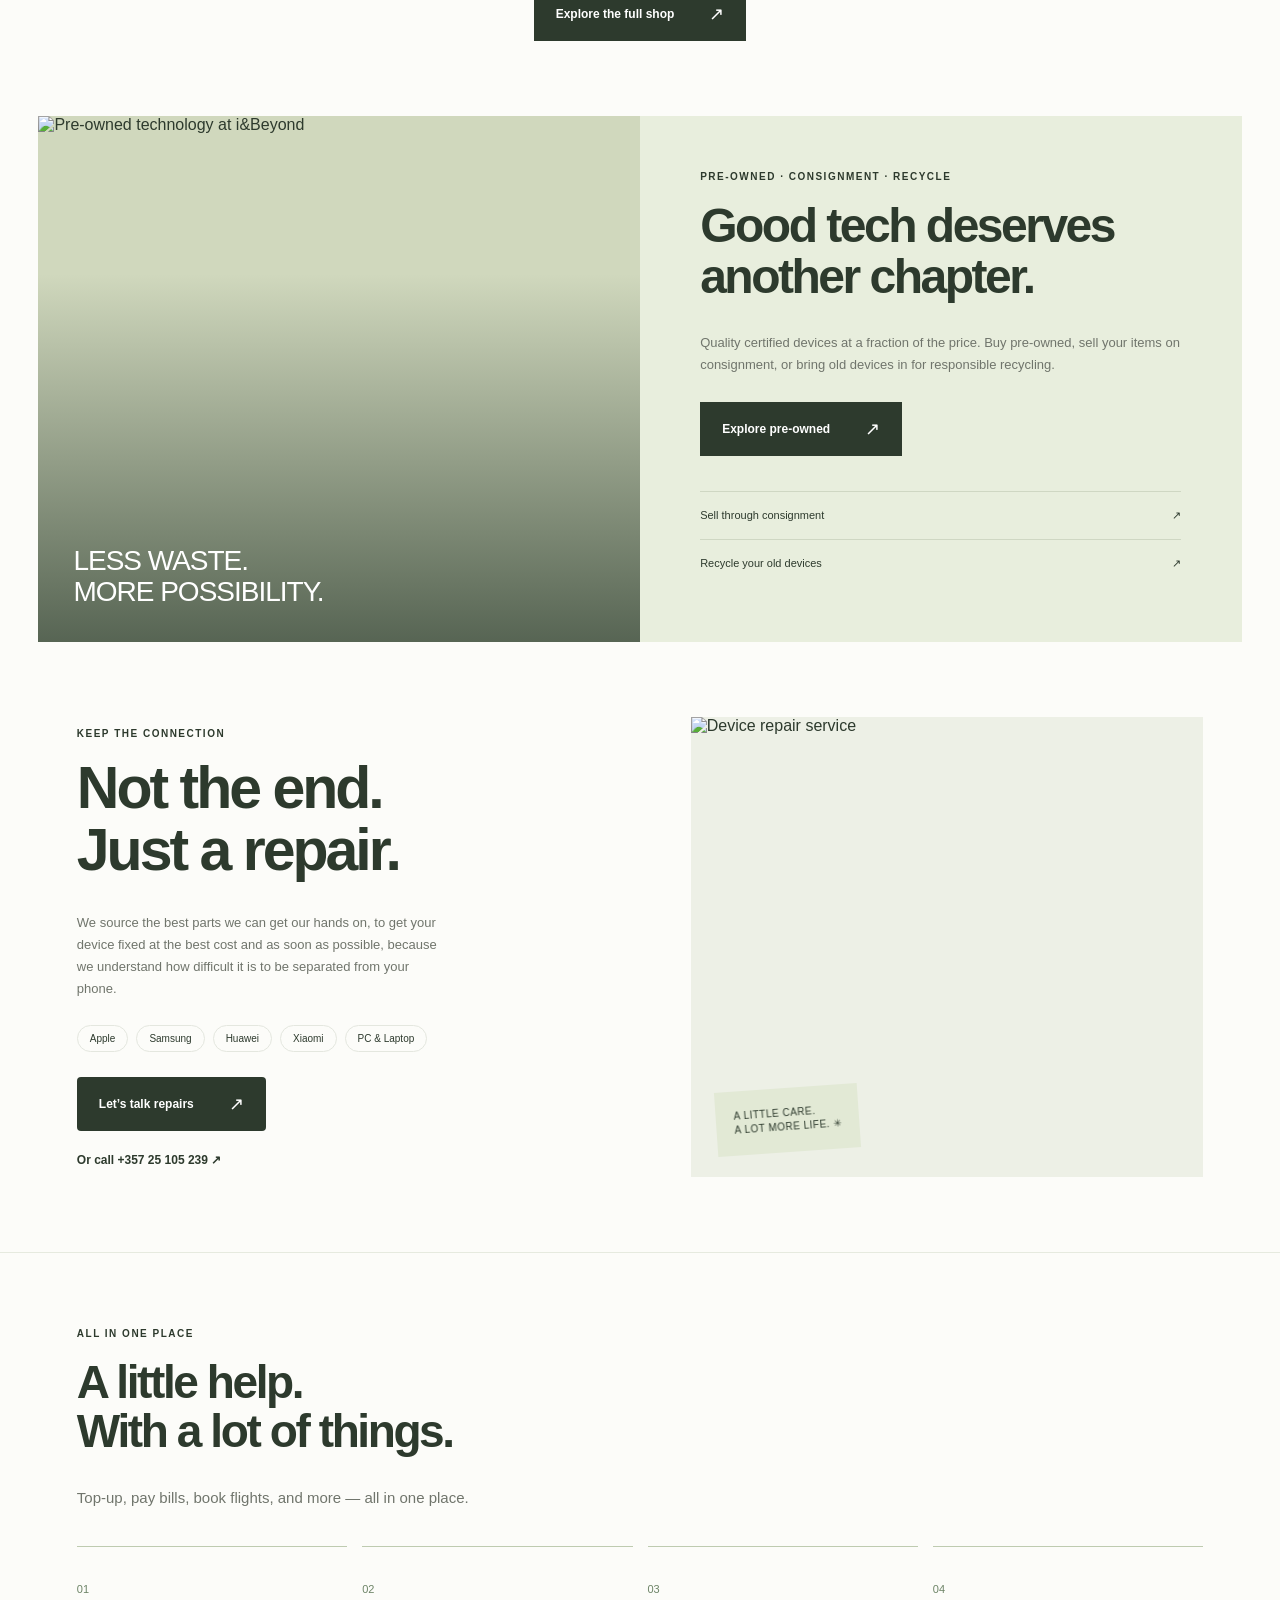
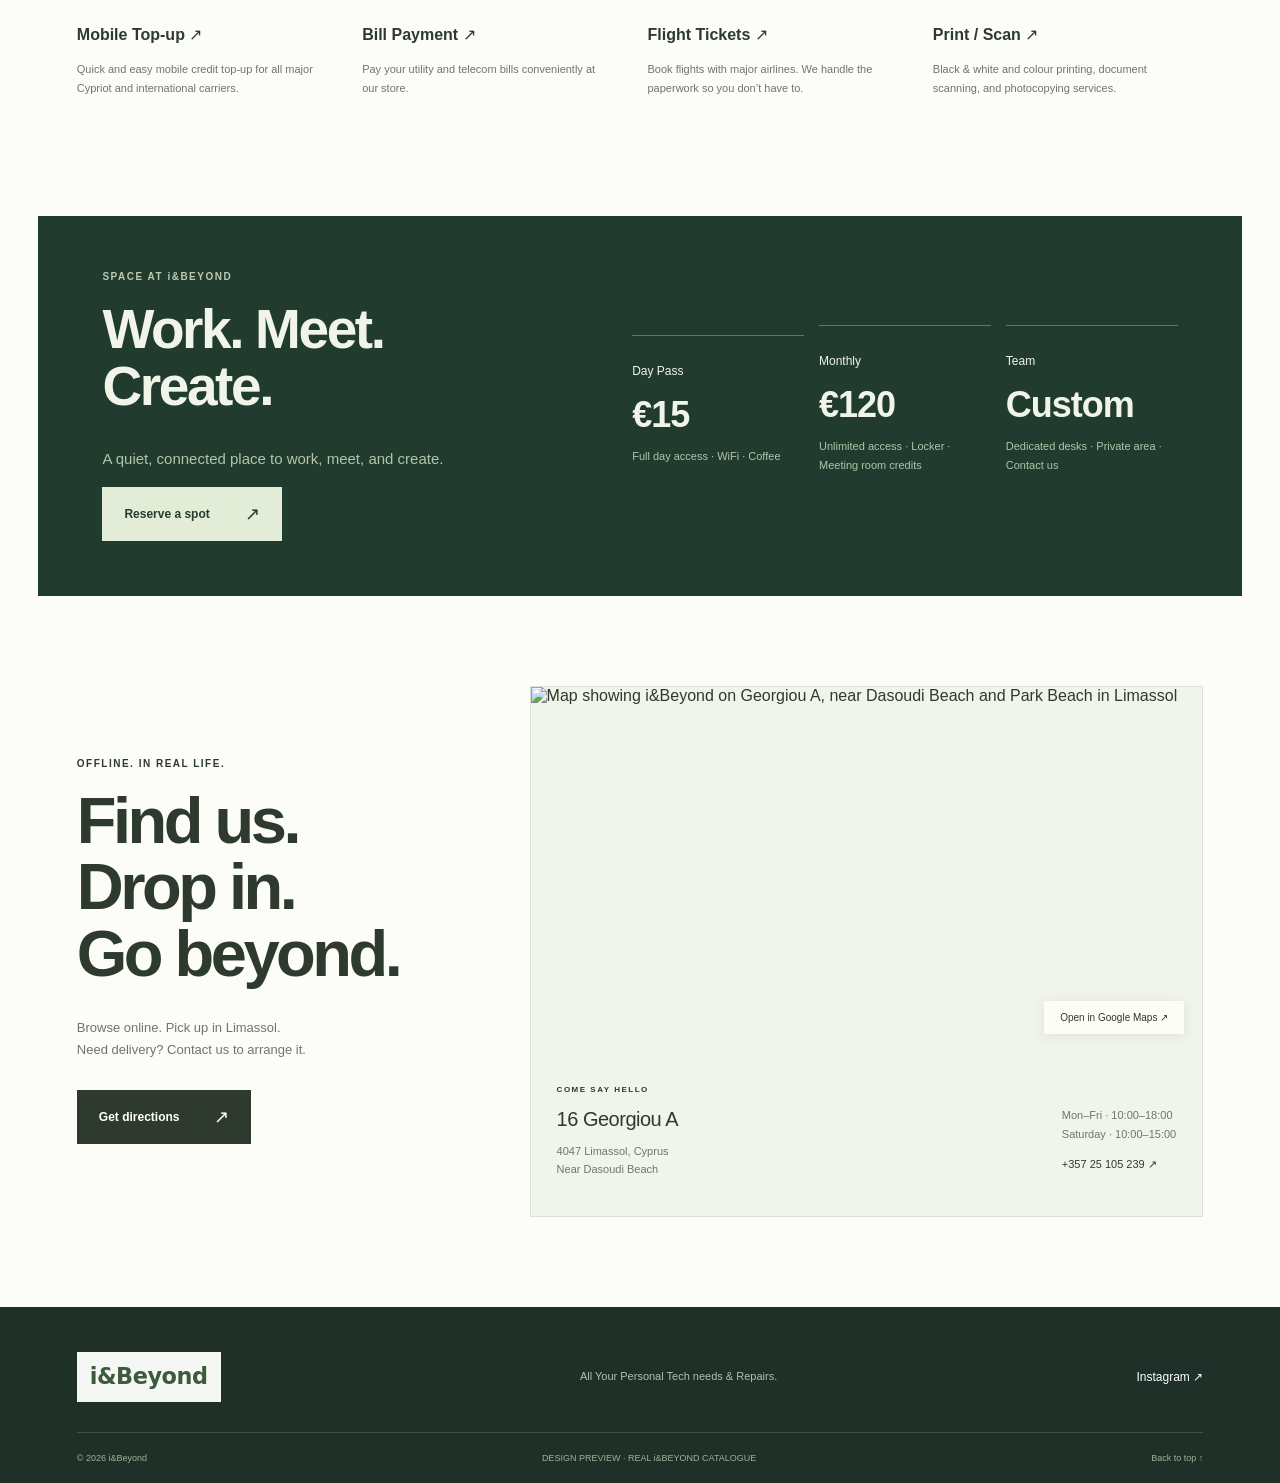
==== commit 8b57587d: "Add files via upload" ====
--- a/index.html
+++ b/index.html
@@ -1,10 +1,10 @@
 <!doctype html><html lang="en"><head><meta charset="utf-8"><meta name="viewport" content="width=device-width,initial-scale=1"><title>i&Beyond — Personal Tech, Repairs & Pre-Owned</title><meta name="description" content="A fresh storefront design for i&Beyond, Limassol. Explore personal tech, pre-owned devices and repairs."><link rel="stylesheet" href="style.css"></head><body>
 <div class="announcement">Your local tech spot. A world of possibilities. <a href="#visit">Visit us in Limassol ↗</a></div>
-<header><a href="#" class="logo" aria-label="i and Beyond home">i&Beyond</a><nav aria-label="Main navigation"><a href="#shop">Shop</a><a href="#preowned">Pre-owned</a><a href="#repairs">Repairs</a><a href="#services">Services</a><a href="#space">Space</a></nav><div class="header-actions"><button id="search-toggle" aria-label="Search products">⌕</button><a href="#visit" class="visit-link">Find our store ↗</a><button id="bag-toggle" aria-label="Open pickup bag">Bag <span id="count">0</span></button></div></header>
-<div id="searchbar" hidden><label for="search">Find your next thing</label><input id="search" placeholder="Search phones, audio, accessories…"><button id="search-close" aria-label="Close search">×</button></div>
-<main><section class="hero hero-v2"><div class="hero-copy"><div class="eyebrow">PERSONAL TECH. PERSONAL SERVICE.</div><h1>Good tech.<br>Great <em>company.</em></h1><p>Find your next favourite. Fix the one you love.<br>Your local tech people, right here in Limassol.</p><div class="buttons"><a class="button dark" href="#shop">Explore the shop <span>↗</span></a><a class="text-link" href="#repairs">I need a repair ↗</a></div><div class="hero-trust"><span>NEW & PRE-OWNED</span><i></i><span>PICK UP IN LIMASSOL</span></div></div><div class="hero-product-stage"><div class="stage-label">TURN UP YOUR EVERYDAY.</div><span class="stage-type" aria-hidden="true">sound<br>on.</span><img src="https://iandbeyond.com/uploads/items/1783496966833-11882909.jpg" alt="Anker Soundcore Space One headphones in white" fetchpriority="high"><button class="hero-product-label" data-product="2211"><div><span>ANKER SOUNDCORE</span><strong>Space One</strong><small>HiRes ANC · White</small></div><div><b>€95</b><span class="round-arrow">↗</span></div></button></div></section><section class="quick-paths"><a href="#shop"><span class="path-num">01 / DISCOVER</span><div><h3>A little upgrade.</h3><span>↗</span></div><p>Devices, sound & everyday essentials</p></a><a href="#preowned"><span class="path-num">02 / RECONSIDER</span><div><h3>Pre-loved. Re-loved.</h3><span>↗</span></div><p>Pre-owned tech. More possibility.</p></a><a href="#repairs"><span class="path-num">03 / REPAIR</span><div><h3>Keep a good thing going.</h3><span>↗</span></div><p>Phones, tablets, Macs & PCs</p></a></section><div class="benefits"><span><b>↗</b> Pick up in store</span><span><b>♡</b> New & pre-loved tech</span><span><b>✳</b> Repairs that keep you going</span><span><b>◎</b> Real people. Right here.</span></div>
-<section class="section" id="shop"><div class="section-heading"><div class="eyebrow">THE i&BEYOND EDIT</div><div class="heading-row"><h2>Worth a closer look.</h2><p>A few favourites from the real catalogue.<br>Something for every part of your day.</p></div></div><div class="featured-grid" id="featured"></div><details id="catalogue-panel"><summary><span>Find exactly what you’re looking for.</span><b>Browse all 1,591 products <i>＋</i></b></summary><div class="catalogue-panel-inner"><div class="catalogue-heading"><h3>The complete catalogue</h3><p id="catalogue-count"></p></div><div class="shop-tools"><div class="filters"><button class="active" data-condition="all">All products</button><button data-condition="NEW">New</button><button data-condition="preowned">Pre-owned</button></div><div class="catalogue-selects"><label>Category <select id="category"><option value="all">All categories</option></select></label><label>Sort <select id="sort"><option value="featured">Latest additions</option><option value="low">Price: low to high</option><option value="high">Price: high to low</option><option value="name">Name A–Z</option></select></label></div></div><label class="catalogue-search" for="catalogue-search"><span>⌕</span><input id="catalogue-search" aria-label="Search catalogue" type="search" placeholder="Search the entire catalogue by product, model or SKU…"></label><div id="products" class="product-grid"></div><div id="pagination"></div><p class="demo-note">Catalogue snapshot from iandbeyond.com · 21 October 2026. Confirm current availability with the store. Preview bag does not place orders.</p></div></details></section>
-<section class="preowned" id="preowned"><div class="preowned-art"><img src="assets/preowned.webp" alt="Pre-owned technology at i&Beyond" loading="lazy"><div class="photo-overlay"></div><span class="image-label">LESS WASTE.<br>MORE POSSIBILITY.</span></div><div class="preowned-copy"><div class="eyebrow">PRE-OWNED · CONSIGNMENT · RECYCLE</div><h2>Good tech deserves<br>another chapter.</h2><p>Quality certified devices at a fraction of the price. Buy pre-owned, sell your items on consignment, or bring old devices in for responsible recycling.</p><a class="button dark" href="#shop" id="preowned-shop">Explore pre-owned <span>↗</span></a><div class="service-links"><button data-service="consignment">Sell through consignment <span>↗</span></button><button data-service="recycle">Recycle your old devices <span>↗</span></button></div></div></section>
+<header><a href="#" class="logo" aria-label="i and Beyond home">i&Beyond</a><nav aria-label="Main navigation"><a href="shop.html">Shop</a><a href="#preowned">Pre-owned</a><a href="#repairs">Repairs</a><a href="#services">Services</a><a href="#space">Space</a></nav><div class="header-actions"><a href="shop.html?focus=search" class="header-search-link" aria-label="Search products">⌕</a><a href="#visit" class="visit-link">Find our store ↗</a><button id="bag-toggle" aria-label="Open pickup bag">Bag <span id="count">0</span></button></div></header>
+
+<main><section class="hero hero-v2"><div class="hero-copy"><div class="eyebrow">PERSONAL TECH. PERSONAL SERVICE.</div><h1>Good tech.<br>Great <em>company.</em></h1><p>Find your next favourite. Fix the one you love.<br>Your local tech people, right here in Limassol.</p><div class="buttons"><a class="button dark" href="shop.html">Explore the shop <span>↗</span></a><a class="text-link" href="#repairs">I need a repair ↗</a></div><div class="hero-trust"><span>NEW & PRE-OWNED</span><i></i><span>PICK UP IN LIMASSOL</span></div></div><div class="hero-product-stage"><div class="stage-label">TURN UP YOUR EVERYDAY.</div><span class="stage-type" aria-hidden="true">sound<br>on.</span><img src="https://iandbeyond.com/uploads/items/1783496966833-11882909.jpg" alt="Anker Soundcore Space One headphones in white" fetchpriority="high"><button class="hero-product-label" data-product="2211"><div><span>ANKER SOUNDCORE</span><strong>Space One</strong><small>HiRes ANC · White</small></div><div><b>€95</b><span class="round-arrow">↗</span></div></button></div></section><section class="quick-paths"><a href="shop.html"><span class="path-num">01 / DISCOVER</span><div><h3>A little upgrade.</h3><span>↗</span></div><p>Devices, sound & everyday essentials</p></a><a href="#preowned"><span class="path-num">02 / RECONSIDER</span><div><h3>Pre-loved. Re-loved.</h3><span>↗</span></div><p>Pre-owned tech. More possibility.</p></a><a href="#repairs"><span class="path-num">03 / REPAIR</span><div><h3>Keep a good thing going.</h3><span>↗</span></div><p>Phones, tablets, Macs & PCs</p></a></section><div class="benefits"><span><b>↗</b> Pick up in store</span><span><b>♡</b> New & pre-loved tech</span><span><b>✳</b> Repairs that keep you going</span><span><b>◎</b> Real people. Right here.</span></div>
+<section class="section" id="shop"><div class="section-heading"><div class="eyebrow">THE i&BEYOND EDIT</div><div class="heading-row"><h2>Worth a closer look.</h2><p>A few favourites from the real catalogue.<br>Something for every part of your day.</p></div></div><div class="featured-grid" id="featured"></div><div class="featured-all"><a class="button dark" href="shop.html">Explore the full shop <span>↗</span></a></div></section>
+<section class="preowned" id="preowned"><div class="preowned-art"><img src="assets/preowned.webp" alt="Pre-owned technology at i&Beyond" loading="lazy"><div class="photo-overlay"></div><span class="image-label">LESS WASTE.<br>MORE POSSIBILITY.</span></div><div class="preowned-copy"><div class="eyebrow">PRE-OWNED · CONSIGNMENT · RECYCLE</div><h2>Good tech deserves<br>another chapter.</h2><p>Quality certified devices at a fraction of the price. Buy pre-owned, sell your items on consignment, or bring old devices in for responsible recycling.</p><a class="button dark" href="shop.html?condition=preowned" id="preowned-shop">Explore pre-owned <span>↗</span></a><div class="service-links"><button data-service="consignment">Sell through consignment <span>↗</span></button><button data-service="recycle">Recycle your old devices <span>↗</span></button></div></div></section>
 <section class="section repairs" id="repairs"><div class="repair-copy"><div class="eyebrow">KEEP THE CONNECTION</div><h2>Not the end.<br>Just a repair.</h2><p>We source the best parts we can get our hands on, to get your device fixed at the best cost and as soon as possible, because we understand how difficult it is to be separated from your phone.</p><div class="repair-tags"><span>Apple</span><span>Samsung</span><span>Huawei</span><span>Xiaomi</span><span>PC & Laptop</span></div><button class="button dark" data-service="repair">Let’s talk repairs <span>↗</span></button><a class="text-link" href="tel:+35725105239">Or call +357 25 105 239 ↗</a></div><div class="repair-image"><img src="assets/repair.webp" alt="Device repair service" loading="lazy"><span class="repair-badge">A LITTLE CARE.<br>A LOT MORE LIFE. ✳</span></div></section>
 <section class="section other-services" id="services"><div class="eyebrow">ALL IN ONE PLACE</div><h2>A little help.<br>With a lot of things.</h2><p>Top-up, pay bills, book flights, and more — all in one place.</p><div class="service-grid"><button data-service="topup"><span>01</span><h3>Mobile Top-up ↗</h3><p>Quick and easy mobile credit top-up for all major Cypriot and international carriers.</p></button><button data-service="bills"><span>02</span><h3>Bill Payment ↗</h3><p>Pay your utility and telecom bills conveniently at our store.</p></button><button data-service="flights"><span>03</span><h3>Flight Tickets ↗</h3><p>Book flights with major airlines. We handle the paperwork so you don’t have to.</p></button><button data-service="print"><span>04</span><h3>Print / Scan ↗</h3><p>Black & white and colour printing, document scanning, and photocopying services.</p></button></div></section><section class="workspace" id="space"><div><div class="eyebrow">SPACE AT i&BEYOND</div><h2>Work. Meet.<br>Create.</h2><p>A quiet, connected place to work, meet, and create.</p><button class="button dark" data-service="space">Reserve a spot <span>↗</span></button></div><div class="workspace-plans"><div><span>Day Pass</span><strong>€15</strong><p>Full day access · WiFi · Coffee</p></div><div><span>Monthly</span><strong>€120</strong><p>Unlimited access · Locker · Meeting room credits</p></div><div><span>Team</span><strong>Custom</strong><p>Dedicated desks · Private area · Contact us</p></div></div></section><section class="section visit" id="visit"><div><div class="eyebrow">OFFLINE. IN REAL LIFE.</div><h2>Find us.<br>Drop in.<br>Go beyond.</h2><p>Browse online. Pick up in Limassol.<br>Need delivery? Contact us to arrange it.</p><a class="button dark" target="_blank" rel="noopener" href="https://www.google.com/maps/search/?api=1&query=i%26Beyond+16+Georgiou+A+Limassol">Get directions <span>↗</span></a></div><div class="map-store"><a class="location-map" href="https://www.google.com/maps/search/?api=1&query=i%26Beyond+16+Georgiou+A+Limassol" target="_blank" rel="noopener" aria-label="Open i&Beyond location in Google Maps"><img src="assets/store-location-map.png" alt="Map showing i&Beyond on Georgiou A, near Dasoudi Beach and Park Beach in Limassol" loading="lazy"><span class="map-open">Open in Google Maps ↗</span></a><div class="store-info"><div><span class="eyebrow">COME SAY HELLO</span><h3>16 Georgiou A</h3><p>4047 Limassol, Cyprus<br>Near Dasoudi Beach</p></div><div><p>Mon–Fri · 10:00–18:00<br>Saturday · 10:00–15:00</p><a href="tel:+35725105239">+357 25 105 239 ↗</a></div></div></div></section></main>
 <footer><div class="footer-top"><a href="#" class="logo">i&Beyond</a><p>All Your Personal Tech needs & Repairs.</p><a href="https://instagram.com/iandbeyond.cyprus" target="_blank" rel="noopener">Instagram ↗</a></div><div class="footer-bottom"><span>© 2026 i&Beyond</span><span>DESIGN PREVIEW · REAL i&BEYOND CATALOGUE</span><a href="#">Back to top ↑</a></div></footer>
--- a/style.css
+++ b/style.css
@@ -9,3 +9,5 @@
 /* Editorial storefront redesign — product photography, clear choices, local map. */
 body{background:#fcfcf9}.announcement{background:#20352b;color:#edf2e9;padding:9px;font-size:10px}.announcement a{color:#c3d1ad}header{background:#fcfcf9;height:86px;border-bottom:0;padding:0 6%}nav{font-size:12px;gap:25px}.header-actions{font-size:11px}.header-actions #count{background:#e2e8d8}.hero.hero-v2{margin:10px 3% 0;min-height:590px;grid-template-columns:1.05fr 1fr;border-radius:0;background:#f0f1e9}.hero-v2 .hero-copy{background:none;padding:55px 7% 35px}.hero-v2 .eyebrow{font-size:9px;letter-spacing:1.8px;color:#5d6e59}.hero-v2 h1{font-size:clamp(65px,6.5vw,96px);letter-spacing:-5.5px;line-height:1.01;margin:40px 0 27px;font-weight:550}.hero-v2 h1 em{letter-spacing:-5px;font-weight:400}.hero-v2 p{font-size:13px;color:#71806c;line-height:1.9;margin-bottom:30px}.hero-v2 .button{padding:17px 22px;border-radius:0;background:#233b2f}.hero-trust{display:flex;align-items:center;gap:14px;margin-top:auto;padding-top:42px;font-size:8px;color:#7b8874;letter-spacing:1px}.hero-trust i{width:3px;height:3px;border-radius:50%;background:#8fa17e}.hero-product-stage{position:relative;background:#dfe7d3;min-height:590px;overflow:hidden}.stage-label{position:absolute;top:30px;left:32px;font-size:9px;letter-spacing:1.8px;z-index:2}.stage-type{position:absolute;left:35px;top:80px;color:#c1cfb2;font-size:155px;letter-spacing:-10px;font-weight:650;line-height:.8}.hero-product-stage>img{position:absolute;width:58%;height:78%;right:10%;top:2%;object-fit:contain;mix-blend-mode:multiply;transform:rotate(12deg);filter:drop-shadow(15px 20px 15px #35412d18)}.hero-product-label{position:absolute;left:30px;right:30px;bottom:27px;display:flex;justify-content:space-between;align-items:center;text-align:left;border:0;background:#fbfcf5d9;backdrop-filter:blur(8px);padding:18px 22px}.hero-product-label>div{display:flex;flex-direction:column}.hero-product-label span:first-child{font-size:8px;letter-spacing:1.4px;color:#6b795f}.hero-product-label strong{font-size:25px;font-weight:550;letter-spacing:-1px;margin:6px 0 4px}.hero-product-label small{font-size:10px;color:#718067}.hero-product-label>div:last-child{flex-direction:row;align-items:center;gap:22px}.hero-product-label b{font-size:20px;font-weight:500}.round-arrow{border:1px solid #cbd6c0;border-radius:50%;padding:9px 12px;font-size:20px}.quick-paths{display:grid;grid-template-columns:1fr 1fr 1fr;margin:0 3%;background:#f0f1e9;border-top:1px solid #d7ddce}.quick-paths>a{padding:30px 35px;border-right:1px solid #d7ddce;transition:background .2s}.quick-paths>a:last-child{border-right:0}.quick-paths>a:hover{background:#e6ebdd}.path-num{font-size:8px;letter-spacing:1.3px;color:#7a876c}.quick-paths>a>div{display:flex;justify-content:space-between;align-items:center;margin-top:17px}.quick-paths h3{font-size:21px;font-weight:500;letter-spacing:-.6px;margin:0}.quick-paths p{font-size:10px;margin:9px 0 0}.quick-paths>a>div>span{font-size:21px}.benefits{background:#fcfcf9;border-bottom:1px solid #e8ece2;padding:23px 6%;font-size:10px}.section{padding:75px 6%}.section-heading .heading-row{align-items:center}.section-heading h2{font-size:43px;letter-spacing:-2px;margin:20px 0 0}.featured-grid{padding-bottom:35px;border-bottom:0;margin-top:35px}.real-product{background:#f0f2eb;border-radius:0}.product-meta .category-name{font-size:8px;letter-spacing:1px}.product-meta h3{font-weight:500;font-size:12px}.product-meta .price{font-size:14px}.product-badge{border-radius:0;font-size:7px;letter-spacing:.7px}.product-add{background:#fcfcf9}.product-grid{gap:30px 20px}.product-visual{height:290px}.featured-grid .product-visual{height:300px}#catalogue-panel{margin-top:10px;border-top:1px solid #d9e0d1;border-bottom:1px solid #d9e0d1}#catalogue-panel summary{list-style:none;cursor:pointer;display:flex;justify-content:space-between;align-items:center;padding:25px 0;gap:20px;font-size:12px}#catalogue-panel summary::-webkit-details-marker{display:none}#catalogue-panel summary>span{color:#7b8672}#catalogue-panel summary b{font-size:12px;font-weight:550;display:flex;gap:35px;align-items:center}#catalogue-panel summary i{font-style:normal;font-size:22px;font-weight:400}#catalogue-panel[open] summary i{transform:rotate(45deg)}.catalogue-panel-inner{padding-bottom:30px}.catalogue-heading{margin-top:10px}.catalogue-heading h3{font-size:22px}.preowned{margin:0 3%;border-radius:0;background:#e8eedd}.preowned-art{min-height:500px}.preowned-copy{padding:55px 10%}.preowned-copy h2{font-size:48px;letter-spacing:-2.5px}.preowned .button{border-radius:0}.image-label{font-size:28px;font-weight:500}.repair-image{border-radius:0;height:460px}.repair-copy h2{font-size:59px;letter-spacing:-3px}.repair-badge{background:#e2e9d5;font-size:10px;letter-spacing:.5px}.repairs{gap:9%}.repair-tags{flex-wrap:wrap}.other-services{border-top:1px solid #e6eadf}.other-services>h2{font-size:46px}.service-grid button{border:0;border-top:1px solid #becbb0;background:transparent;padding:22px 20px 22px 0;border-radius:0;min-height:195px}.service-grid button:hover{background:#f0f2e9}.service-grid h3{font-size:16px;margin-top:28px}.service-grid p{font-size:11px}.workspace{background:#223b2f;color:#f0f4e9;border-radius:0;margin:0 3%;padding:55px 5%}.workspace p{color:#b3c4ab}.workspace .eyebrow{color:#bbcbb3}.workspace h2{font-size:55px}.workspace .button{border-radius:0;background:#e3ecd7;color:#263c2d}.workspace-plans>div{border-top-color:#647858}.workspace-plans strong{font-size:36px}.visit{grid-template-columns:.7fr 1.3fr;gap:8%;padding-top:90px;padding-bottom:90px}.visit h2{font-size:65px;letter-spacing:-3.5px;line-height:1.02}.visit .button{border-radius:0}.map-store{border:1px solid #dce2d3;background:#f1f4eb}.location-map{height:365px;display:block;position:relative;overflow:hidden}.location-map>img{object-fit:cover;object-position:50% 56%;transition:transform .5s}.location-map:hover>img{transform:scale(1.03)}.map-open{position:absolute;bottom:18px;right:18px;background:#fcfdf7;padding:11px 16px;font-size:10px;box-shadow:0 2px 12px #20302318}.store-info{background:#f1f4eb;align-items:center;padding:26px;gap:20px}.store-info h3{font-size:20px;font-weight:500;letter-spacing:-.5px;margin-top:12px}.store-info .eyebrow{font-size:8px}.footer-top .logo{background:transparent;color:#d8e2d8;padding:0}.footer-top{padding-bottom:30px}.footer-top p{font-size:11px}footer{background:#1e3027}.footer-bottom{border-color:#415346}.hero-product-label:hover{background:#fff}.hero-product-label:focus-visible{outline-offset:-4px}@media(max-width:1050px){.hero-v2 h1{font-size:75px;letter-spacing:-4px}.hero-v2 h1 em{letter-spacing:-4px}.hero-product-stage>img{width:68%;right:5%}.stage-type{font-size:125px;left:25px;top:110px}.quick-paths>a{padding:25px}.quick-paths h3{font-size:18px}.section-heading h2{font-size:37px}.featured-grid .product-visual{height:240px}.preowned-copy h2{font-size:40px}.visit h2{font-size:55px}.location-map{height:330px}}@media(max-width:700px){header{height:73px}nav{gap:20px}.hero.hero-v2{margin-top:55px;grid-template-columns:1fr;min-height:0}.hero-v2 .hero-copy{padding:35px 7%}.hero-v2 h1{font-size:65px;letter-spacing:-4px;margin:27px 0 22px}.hero-v2 h1 em{letter-spacing:-3px}.hero-v2 p{font-size:12px}.hero-trust{padding-top:30px;font-size:7px;gap:10px}.hero-product-stage{min-height:430px}.hero-product-stage>img{height:83%;width:60%;right:10%;top:0}.stage-type{font-size:120px;left:25px;top:70px}.stage-label{top:22px;left:24px;font-size:8px}.hero-product-label{left:20px;right:20px;bottom:20px;padding:13px 17px}.hero-product-label strong{font-size:23px}.quick-paths{grid-template-columns:1fr}.quick-paths>a{padding:19px 7%;border-right:0;border-bottom:1px solid #d7ddce}.quick-paths>a>div{margin-top:7px}.quick-paths h3{font-size:20px}.quick-paths p{margin-top:5px}.benefits{padding:22px 7%;gap:17px;font-size:9px}.section{padding:50px 6%}.section-heading h2{font-size:34px;letter-spacing:-1.5px}.featured-grid{margin-top:28px;gap:25px 13px}.featured-grid .product-visual,.product-visual{height:220px}.product-grid{gap:25px 13px}#catalogue-panel summary{align-items:start;flex-direction:column;gap:14px;padding:20px 0}#catalogue-panel summary b{width:100%;justify-content:space-between}#catalogue-panel summary>span{font-size:11px}.catalogue-heading h3{font-size:22px}.preowned-art{min-height:320px}.preowned-copy h2{font-size:39px}.preowned-copy{padding:35px 7%}.repairs{gap:30px}.repair-copy h2{font-size:48px;letter-spacing:-2.3px}.repair-image{height:330px}.other-services>h2{font-size:39px}.service-grid button{padding:20px 10px 10px 0;min-height:220px}.workspace{padding:35px 7%}.workspace h2{font-size:46px}.workspace-plans strong{font-size:27px}.visit{grid-template-columns:1fr;gap:30px;padding:55px 6%}.visit h2{font-size:52px;letter-spacing:-2.7px}.location-map{height:310px}.store-info{padding:20px;gap:10px}.store-info h3{font-size:18px}.store-info p{font-size:10px}.map-open{font-size:9px;padding:10px 13px}.footer-top .logo{font-size:1.4rem}}
 .footer-top .logo{color:#3d5a3d;background:#f5f7f4;padding:7px 13px;border-radius:0}
+/* Dedicated shop: catalogue only, with a category sidebar. */
+.featured-all{text-align:center;margin-top:5px}.featured-all .button{border-radius:0}.header-search-link{font-size:27px;line-height:1}nav a[aria-current=page]{color:#3d5a3d;border-bottom:1px solid #3d5a3d;padding-bottom:4px}.shop-page{background:#fcfcf9}.shop-page header{border-bottom:1px solid #e1e7d9}.shop-shell{padding:38px 5% 65px;max-width:1700px;margin:auto}.shop-topline{display:flex;align-items:center;justify-content:space-between;margin-bottom:34px;gap:25px}.shop-topline .eyebrow{font-size:9px;color:#7d8a73}.shop-topline h1{font-size:42px;letter-spacing:-1.8px;line-height:1.12;margin:13px 0 9px;max-width:850px}.shop-topline p{font-size:12px;margin:0}.back-home{font-size:11px;color:#708267;white-space:nowrap}.shop-layout{display:grid;grid-template-columns:230px minmax(0,1fr);gap:40px;align-items:start}.shop-sidebar{position:sticky;top:110px;max-height:calc(100vh - 140px);overflow:auto;padding-right:20px;scrollbar-width:thin;scrollbar-color:#ccd6c0 transparent}.sidebar-heading{display:flex;justify-content:space-between;align-items:center}.sidebar-heading h2{font-size:14px;font-weight:600;letter-spacing:0;margin:0 0 22px}.sidebar-heading>button{display:none}.cat-row{display:flex;align-items:center;padding-left:calc(var(--depth,0)*8px)}.category-button{border:0;background:transparent;display:flex;align-items:center;justify-content:space-between;gap:10px;flex:1;min-width:0;text-align:left;padding:10px 8px;font-size:11px;line-height:1.4}.category-button>span{min-width:0}.category-button small{font-size:9px;color:#92a085;font-variant-numeric:tabular-nums}.category-button:hover{background:#edf1e6}.category-button.active{background:#e6eddb;color:#30492e;font-weight:650}.category-expand{width:24px;height:32px;background:transparent;border:0;color:#7d8e70;flex-shrink:0;font-size:15px}.category-expand.expanded{transform:rotate(180deg)}.cat-node>div[id]{border-left:1px solid #dce5d0;margin-left:8px}.sidebar-block{border-top:1px solid #dee5d5;padding-top:20px;margin-top:22px}.sidebar-block h3{font-size:12px;margin:0 0 14px;font-weight:600}.sidebar-block label{font-size:11px;display:flex;align-items:center;gap:9px;margin:12px 0;cursor:pointer}.sidebar-block input{accent-color:#3d5a3d;width:13px;height:13px;margin:0}.reset-filters{border:0;background:none;font-size:11px;padding:0;text-decoration:underline;color:#6b7e5b;margin-top:20px}.sidebar-help{font-size:10px;line-height:1.8;margin:25px 0;color:#89967c}.sidebar-help a{color:#415a36}.shop-results{min-width:0;scroll-margin-top:110px}.shop-search-row{display:flex;gap:12px;margin-bottom:22px}.shop-search{border:1px solid #ccd7c0;background:white;display:flex;align-items:center;padding:0 17px;gap:12px;flex:1;min-width:0}.shop-search>span{font-size:25px;color:#6c805b}.shop-search input{border:0;background:none;padding:16px 0;width:100%;font-size:12px;color:#263a2c;min-width:0}.shop-search>button{background:none;border:0;font-size:20px;color:#829174}.shop-result-tools{display:flex;justify-content:space-between;align-items:center;gap:20px;margin-bottom:18px}.shop-result-tools>p{font-size:11px;margin:0;color:#7e8c74}.shop-result-tools label{font-size:10px;display:flex;align-items:center;gap:8px;white-space:nowrap}.shop-result-tools select{background:#fcfcf9;font-size:11px;max-width:165px;color:#374d30}#active-filters{display:flex;gap:7px;flex-wrap:wrap;margin-bottom:20px}#active-filters:empty{display:none}#active-filters>button{border:1px solid #dae3d0;background:#f0f4e9;padding:6px 10px;font-size:10px;display:flex;gap:13px;align-items:center}#active-filters .clear-all{border:0;background:transparent;text-decoration:underline;color:#7d8e70}.shop-page .product-grid{grid-template-columns:repeat(3,minmax(0,1fr));gap:30px 20px}.shop-page .product-visual{height:260px;background:#f0f3ea}.shop-page .product-meta h3{font-size:12px;min-height:36px}.shop-page .product-meta .price{font-size:15px}.shop-page .product-meta p{font-size:10px}.shop-page .product-meta .category-name{font-size:8px}#shop-pagination{display:flex;justify-content:center;align-items:center;gap:30px;margin:45px 0 25px;font-size:11px}#shop-pagination button{border:1px solid #d6e0ca;background:white;padding:12px 18px;font-size:11px}.shop-data-note{font-size:9px;line-height:1.8;color:#94a087;text-align:center}.shop-footer{display:flex;justify-content:space-between;align-items:center;padding:23px 5%;font-size:10px;background:#eaf0e2;color:#627557;gap:20px}.shop-empty{grid-column:1/-1;text-align:center;padding:70px 20px;border:1px solid #e1e8d7}.shop-empty h2{font-size:28px;letter-spacing:-1px}.shop-empty p{font-size:12px}.shop-empty .button{font-size:11px;margin-top:15px}.mobile-filter-button,.sidebar-backdrop{display:none}body.filters-open{overflow:hidden}@media(min-width:1550px){.shop-page .product-grid{grid-template-columns:repeat(4,minmax(0,1fr))}}@media(max-width:1050px){.shop-layout{grid-template-columns:205px minmax(0,1fr);gap:25px}.shop-shell{padding-left:4%;padding-right:4%}.shop-page .product-grid{gap:25px 15px}.shop-page .product-visual{height:220px}.shop-sidebar{padding-right:12px}.shop-topline h1{font-size:36px}}@media(max-width:800px){.shop-layout{grid-template-columns:180px minmax(0,1fr);gap:20px}.shop-page .product-grid{grid-template-columns:repeat(2,minmax(0,1fr))}}@media(max-width:700px){.shop-shell{padding:65px 5% 35px}.shop-topline{margin-bottom:25px}.shop-topline h1{font-size:34px;letter-spacing:-1.5px;max-width:330px}.shop-topline p{font-size:11px;max-width:260px}.shop-topline .back-home{display:none}.shop-layout{display:block}.shop-sidebar{position:fixed;left:0;top:0;bottom:0;width:min(330px,88vw);background:#fcfcf9;z-index:70;max-height:100vh;padding:25px;transform:translateX(-105%);transition:transform .25s;overscroll-behavior:contain;visibility:hidden}.filters-open .shop-sidebar{transform:translateX(0);visibility:visible}.sidebar-heading{position:sticky;top:-25px;background:#fcfcf9;padding:10px 0 16px;z-index:1}.sidebar-heading h2{font-size:17px;margin:0}.sidebar-heading>button{display:block;border:0;background:none;font-size:27px;padding:0 5px}.category-button{font-size:12px;padding:12px 9px}.category-expand{height:37px;width:30px;font-size:18px}.sidebar-block label{font-size:12px;margin:17px 0}.sidebar-block input{height:16px;width:16px}.sidebar-help{font-size:11px}.sidebar-backdrop{position:fixed;inset:0;background:#14261ba1;border:0;z-index:69;cursor:default}.filters-open .sidebar-backdrop{display:block}.shop-search-row{margin-bottom:20px;gap:8px}.shop-search{padding:0 12px;gap:7px}.shop-search input{font-size:11px;padding:14px 0}.mobile-filter-button{display:block;background:#e5edda;border:1px solid #cfdbbf;font-size:11px;padding:0 12px;white-space:nowrap}.shop-result-tools{gap:8px}.shop-result-tools>p{font-size:10px}.shop-result-tools label{font-size:9px;gap:5px}.shop-result-tools select{font-size:10px;max-width:140px}.shop-page .product-grid{grid-template-columns:repeat(2,minmax(0,1fr));gap:25px 12px}.shop-page .product-visual{height:215px}.shop-page .product-meta h3{font-size:11px;min-height:34px}.shop-page .product-meta .price{font-size:14px}.shop-results{scroll-margin-top:130px}.shop-footer{font-size:9px;flex-wrap:wrap;gap:12px}.shop-footer>span:nth-child(2){display:none}#shop-pagination{gap:18px;font-size:10px}#shop-pagination button{font-size:10px;padding:10px 14px}.shop-data-note{font-size:8px}}@media(prefers-reduced-motion:reduce){.shop-sidebar{transition:none}}
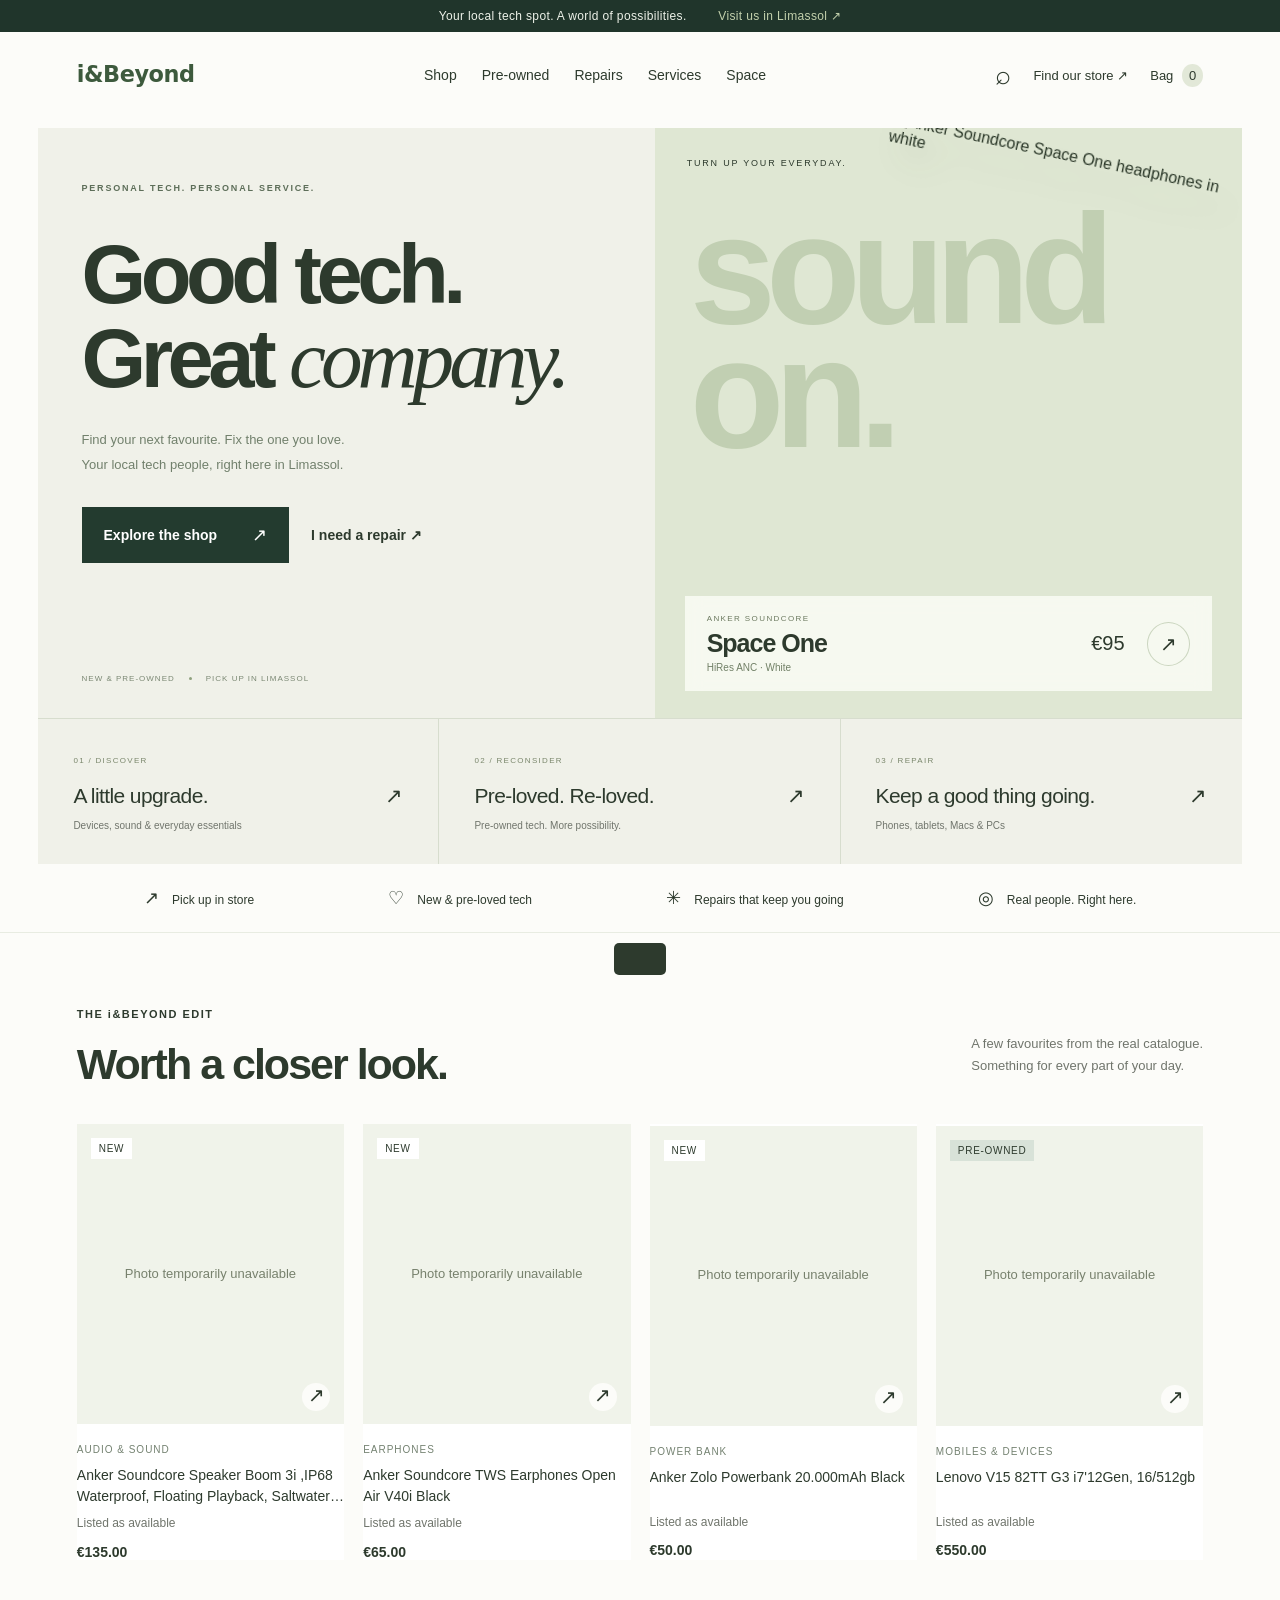
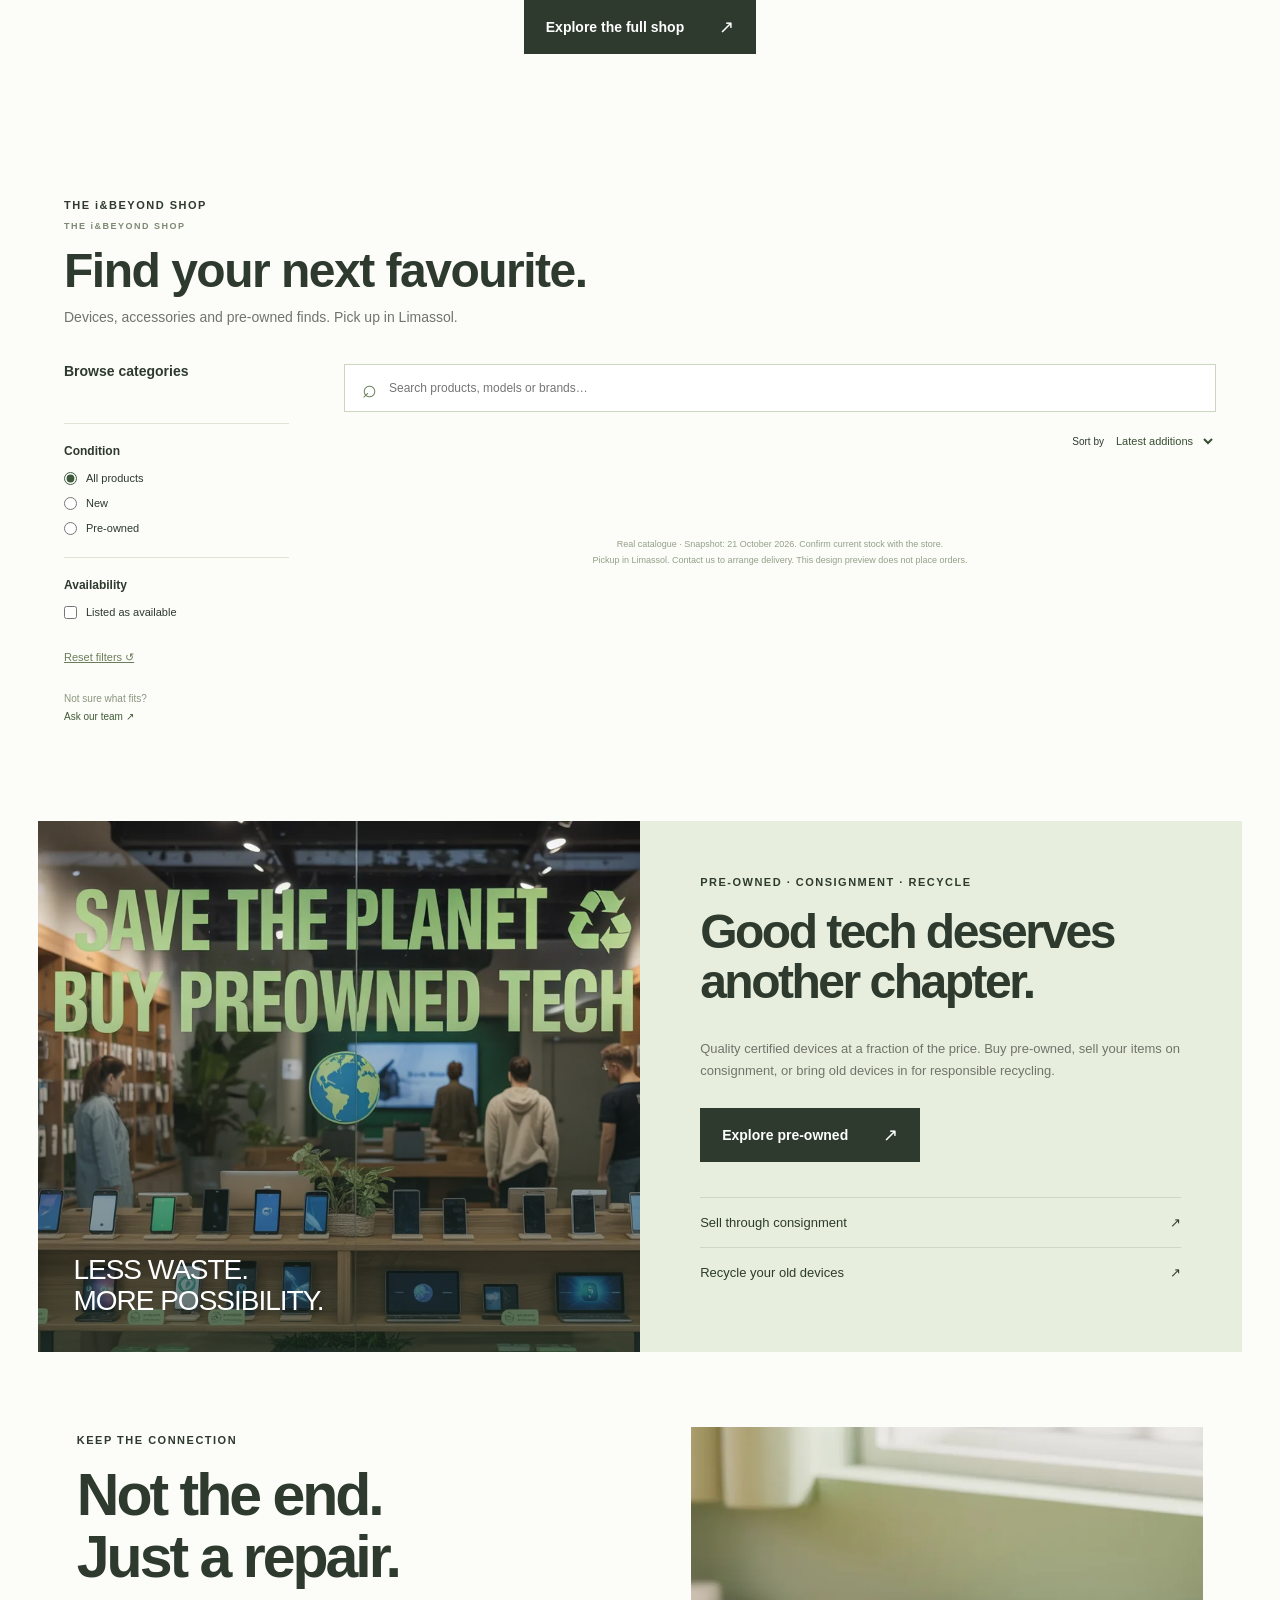
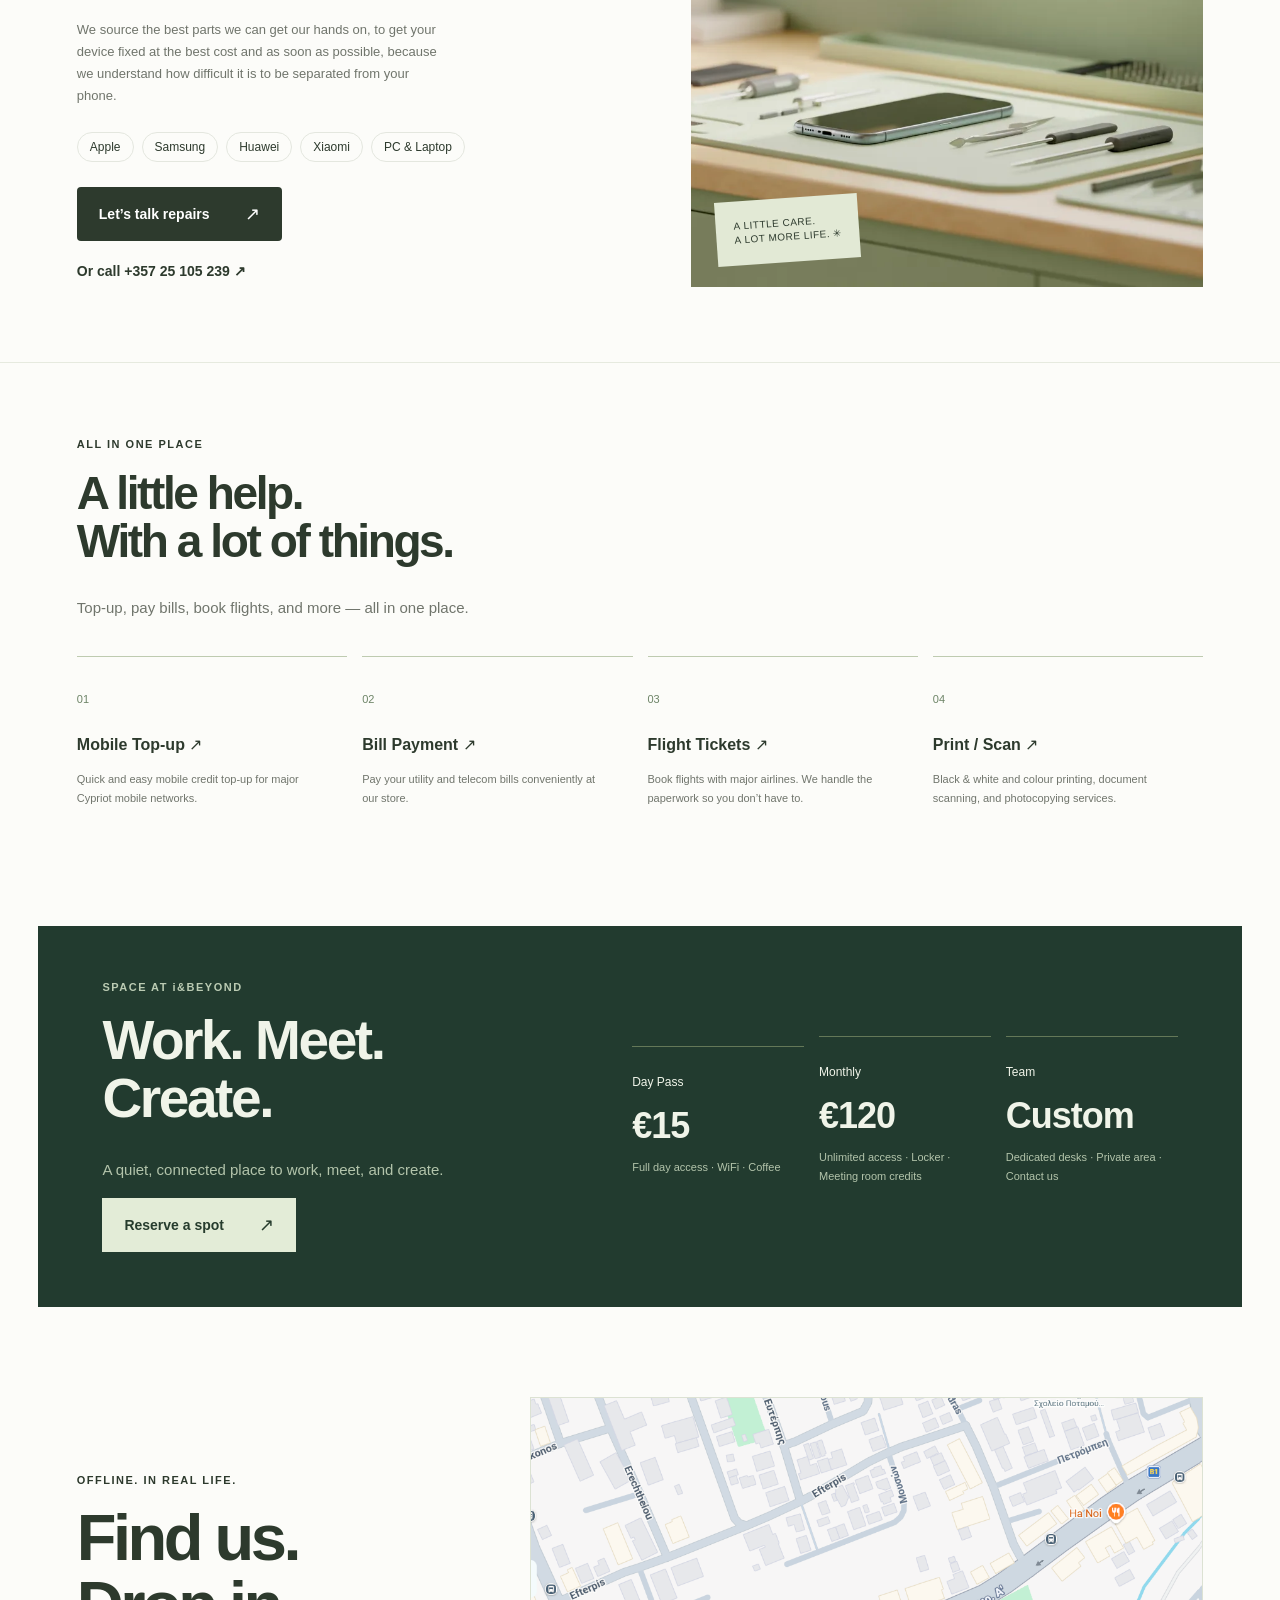
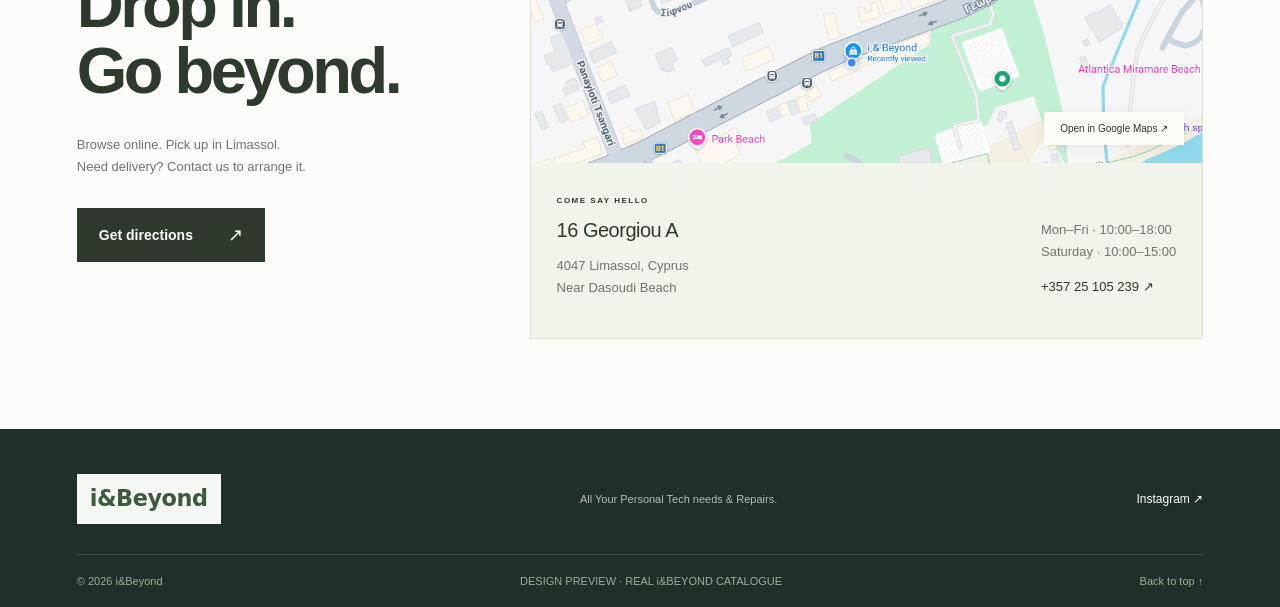
==== commit 2418b0e6: "Add files via upload" ====
--- a/index.html
+++ b/index.html
@@ -1,11 +1,11 @@
 <!doctype html><html lang="en"><head><meta charset="utf-8"><meta name="viewport" content="width=device-width,initial-scale=1"><title>i&Beyond — Personal Tech, Repairs & Pre-Owned</title><meta name="description" content="A fresh storefront design for i&Beyond, Limassol. Explore personal tech, pre-owned devices and repairs."><link rel="stylesheet" href="style.css"></head><body>
 <div class="announcement">Your local tech spot. A world of possibilities. <a href="#visit">Visit us in Limassol ↗</a></div>
-<header><a href="#" class="logo" aria-label="i and Beyond home">i&Beyond</a><nav aria-label="Main navigation"><a href="shop.html">Shop</a><a href="#preowned">Pre-owned</a><a href="#repairs">Repairs</a><a href="#services">Services</a><a href="#space">Space</a></nav><div class="header-actions"><a href="shop.html?focus=search" class="header-search-link" aria-label="Search products">⌕</a><a href="#visit" class="visit-link">Find our store ↗</a><button id="bag-toggle" aria-label="Open pickup bag">Bag <span id="count">0</span></button></div></header>
+<header><a href="#" class="logo" aria-label="i and Beyond home">i&Beyond</a><nav aria-label="Main navigation"><a href="#shop-catalogue">Shop</a><a href="#preowned">Pre-owned</a><a href="#repairs">Repairs</a><a href="#services">Services</a><a href="#space">Space</a></nav><div class="header-actions"><a href="#shop-catalogue" class="header-search-link" aria-label="Search products">⌕</a><a href="#visit" class="visit-link">Find our store ↗</a><button id="bag-toggle" aria-label="Open pickup bag">Bag <span id="count">0</span></button></div></header>
 
-<main><section class="hero hero-v2"><div class="hero-copy"><div class="eyebrow">PERSONAL TECH. PERSONAL SERVICE.</div><h1>Good tech.<br>Great <em>company.</em></h1><p>Find your next favourite. Fix the one you love.<br>Your local tech people, right here in Limassol.</p><div class="buttons"><a class="button dark" href="shop.html">Explore the shop <span>↗</span></a><a class="text-link" href="#repairs">I need a repair ↗</a></div><div class="hero-trust"><span>NEW & PRE-OWNED</span><i></i><span>PICK UP IN LIMASSOL</span></div></div><div class="hero-product-stage"><div class="stage-label">TURN UP YOUR EVERYDAY.</div><span class="stage-type" aria-hidden="true">sound<br>on.</span><img src="https://iandbeyond.com/uploads/items/1783496966833-11882909.jpg" alt="Anker Soundcore Space One headphones in white" fetchpriority="high"><button class="hero-product-label" data-product="2211"><div><span>ANKER SOUNDCORE</span><strong>Space One</strong><small>HiRes ANC · White</small></div><div><b>€95</b><span class="round-arrow">↗</span></div></button></div></section><section class="quick-paths"><a href="shop.html"><span class="path-num">01 / DISCOVER</span><div><h3>A little upgrade.</h3><span>↗</span></div><p>Devices, sound & everyday essentials</p></a><a href="#preowned"><span class="path-num">02 / RECONSIDER</span><div><h3>Pre-loved. Re-loved.</h3><span>↗</span></div><p>Pre-owned tech. More possibility.</p></a><a href="#repairs"><span class="path-num">03 / REPAIR</span><div><h3>Keep a good thing going.</h3><span>↗</span></div><p>Phones, tablets, Macs & PCs</p></a></section><div class="benefits"><span><b>↗</b> Pick up in store</span><span><b>♡</b> New & pre-loved tech</span><span><b>✳</b> Repairs that keep you going</span><span><b>◎</b> Real people. Right here.</span></div>
-<section class="section" id="shop"><div class="section-heading"><div class="eyebrow">THE i&BEYOND EDIT</div><div class="heading-row"><h2>Worth a closer look.</h2><p>A few favourites from the real catalogue.<br>Something for every part of your day.</p></div></div><div class="featured-grid" id="featured"></div><div class="featured-all"><a class="button dark" href="shop.html">Explore the full shop <span>↗</span></a></div></section>
-<section class="preowned" id="preowned"><div class="preowned-art"><img src="assets/preowned.webp" alt="Pre-owned technology at i&Beyond" loading="lazy"><div class="photo-overlay"></div><span class="image-label">LESS WASTE.<br>MORE POSSIBILITY.</span></div><div class="preowned-copy"><div class="eyebrow">PRE-OWNED · CONSIGNMENT · RECYCLE</div><h2>Good tech deserves<br>another chapter.</h2><p>Quality certified devices at a fraction of the price. Buy pre-owned, sell your items on consignment, or bring old devices in for responsible recycling.</p><a class="button dark" href="shop.html?condition=preowned" id="preowned-shop">Explore pre-owned <span>↗</span></a><div class="service-links"><button data-service="consignment">Sell through consignment <span>↗</span></button><button data-service="recycle">Recycle your old devices <span>↗</span></button></div></div></section>
+<main><section class="hero hero-v2"><div class="hero-copy"><div class="eyebrow">PERSONAL TECH. PERSONAL SERVICE.</div><h1>Good tech.<br>Great <em>company.</em></h1><p>Find your next favourite. Fix the one you love.<br>Your local tech people, right here in Limassol.</p><div class="buttons"><a class="button dark" href="#shop-catalogue">Explore the shop <span>↗</span></a><a class="text-link" href="#repairs">I need a repair ↗</a></div><div class="hero-trust"><span>NEW & PRE-OWNED</span><i></i><span>PICK UP IN LIMASSOL</span></div></div><div class="hero-product-stage"><div class="stage-label">TURN UP YOUR EVERYDAY.</div><span class="stage-type" aria-hidden="true">sound<br>on.</span><img src="https://iandbeyond.com/uploads/items/1783496966833-11882909.jpg" alt="Anker Soundcore Space One headphones in white" fetchpriority="high"><button class="hero-product-label" data-product="2211"><div><span>ANKER SOUNDCORE</span><strong>Space One</strong><small>HiRes ANC · White</small></div><div><b>€95</b><span class="round-arrow">↗</span></div></button></div></section><section class="quick-paths"><a href="#shop-catalogue"><span class="path-num">01 / DISCOVER</span><div><h3>A little upgrade.</h3><span>↗</span></div><p>Devices, sound & everyday essentials</p></a><a href="#preowned"><span class="path-num">02 / RECONSIDER</span><div><h3>Pre-loved. Re-loved.</h3><span>↗</span></div><p>Pre-owned tech. More possibility.</p></a><a href="#repairs"><span class="path-num">03 / REPAIR</span><div><h3>Keep a good thing going.</h3><span>↗</span></div><p>Phones, tablets, Macs & PCs</p></a></section><div class="benefits"><span><b>↗</b> Pick up in store</span><span><b>♡</b> New & pre-loved tech</span><span><b>✳</b> Repairs that keep you going</span><span><b>◎</b> Real people. Right here.</span></div>
+<section class="section" id="shop"><div class="section-heading"><div class="eyebrow">THE i&BEYOND EDIT</div><div class="heading-row"><h2>Worth a closer look.</h2><p>A few favourites from the real catalogue.<br>Something for every part of your day.</p></div></div><div class="featured-grid" id="featured"></div><div class="featured-all"><a class="button dark" href="#shop-catalogue">Explore the full shop <span>↗</span></a></div></section>
+<section class="shop-shell section shop-embedded" id="shop-catalogue"><div class="eyebrow">THE i&BEYOND SHOP</div><div class="shop-topline"><div><div class="eyebrow">THE i&BEYOND SHOP</div><h1 id="shop-title">Find your next favourite.</h1><p>Devices, accessories and pre-owned finds. Pick up in Limassol.</p></div></div><div class="shop-layout"><button class="sidebar-backdrop" id="sidebar-backdrop" aria-label="Close filters" tabindex="-1"></button><aside class="shop-sidebar" id="shop-sidebar" aria-label="Shop filters"><div class="sidebar-heading"><h2>Browse categories</h2><button id="close-filters" aria-label="Close filters">×</button></div><div id="category-tree"></div><div class="sidebar-block"><h3>Condition</h3><label><input type="radio" name="condition" value="all" checked> All products</label><label><input type="radio" name="condition" value="NEW"> New</label><label><input type="radio" name="condition" value="preowned"> Pre-owned</label></div><div class="sidebar-block"><h3>Availability</h3><label><input type="checkbox" id="available-only"> Listed as available</label></div><button id="reset-filters" class="reset-filters">Reset filters ↺</button><p class="sidebar-help">Not sure what fits?<br><a href="tel:+35725105239">Ask our team ↗</a></p></aside><section class="shop-results" aria-label="Product catalogue"><div class="shop-search-row"><label class="shop-search" for="shop-search"><span aria-hidden="true">⌕</span><input id="shop-search" type="search" placeholder="Search products, models or brands…" autocomplete="off" aria-label="Search products"><button id="clear-search" aria-label="Clear search" hidden>×</button></label><button class="mobile-filter-button" id="open-filters">Filters <span id="filter-count"></span> ☷</button></div><div class="shop-result-tools"><p id="result-count" aria-live="polite"></p><label>Sort by <select id="shop-sort"><option value="latest">Latest additions</option><option value="low">Price: low to high</option><option value="high">Price: high to low</option><option value="name">Name A–Z</option></select></label></div><div id="active-filters"></div><div id="shop-products" class="product-grid"></div><div id="shop-pagination"></div><p class="shop-data-note">Real catalogue · Snapshot: 21 October 2026. Confirm current stock with the store.<br>Pickup in Limassol. Contact us to arrange delivery. This design preview does not place orders.</p></section></div></section><section class="preowned" id="preowned"><div class="preowned-art"><img src="assets/preowned.webp" alt="Pre-owned technology at i&Beyond" loading="lazy"><div class="photo-overlay"></div><span class="image-label">LESS WASTE.<br>MORE POSSIBILITY.</span></div><div class="preowned-copy"><div class="eyebrow">PRE-OWNED · CONSIGNMENT · RECYCLE</div><h2>Good tech deserves<br>another chapter.</h2><p>Quality certified devices at a fraction of the price. Buy pre-owned, sell your items on consignment, or bring old devices in for responsible recycling.</p><a class="button dark" href="#shop-catalogue" id="preowned-shop">Explore pre-owned <span>↗</span></a><div class="service-links"><button data-service="consignment">Sell through consignment <span>↗</span></button><button data-service="recycle">Recycle your old devices <span>↗</span></button></div></div></section>
 <section class="section repairs" id="repairs"><div class="repair-copy"><div class="eyebrow">KEEP THE CONNECTION</div><h2>Not the end.<br>Just a repair.</h2><p>We source the best parts we can get our hands on, to get your device fixed at the best cost and as soon as possible, because we understand how difficult it is to be separated from your phone.</p><div class="repair-tags"><span>Apple</span><span>Samsung</span><span>Huawei</span><span>Xiaomi</span><span>PC & Laptop</span></div><button class="button dark" data-service="repair">Let’s talk repairs <span>↗</span></button><a class="text-link" href="tel:+35725105239">Or call +357 25 105 239 ↗</a></div><div class="repair-image"><img src="assets/repair.webp" alt="Device repair service" loading="lazy"><span class="repair-badge">A LITTLE CARE.<br>A LOT MORE LIFE. ✳</span></div></section>
-<section class="section other-services" id="services"><div class="eyebrow">ALL IN ONE PLACE</div><h2>A little help.<br>With a lot of things.</h2><p>Top-up, pay bills, book flights, and more — all in one place.</p><div class="service-grid"><button data-service="topup"><span>01</span><h3>Mobile Top-up ↗</h3><p>Quick and easy mobile credit top-up for all major Cypriot and international carriers.</p></button><button data-service="bills"><span>02</span><h3>Bill Payment ↗</h3><p>Pay your utility and telecom bills conveniently at our store.</p></button><button data-service="flights"><span>03</span><h3>Flight Tickets ↗</h3><p>Book flights with major airlines. We handle the paperwork so you don’t have to.</p></button><button data-service="print"><span>04</span><h3>Print / Scan ↗</h3><p>Black & white and colour printing, document scanning, and photocopying services.</p></button></div></section><section class="workspace" id="space"><div><div class="eyebrow">SPACE AT i&BEYOND</div><h2>Work. Meet.<br>Create.</h2><p>A quiet, connected place to work, meet, and create.</p><button class="button dark" data-service="space">Reserve a spot <span>↗</span></button></div><div class="workspace-plans"><div><span>Day Pass</span><strong>€15</strong><p>Full day access · WiFi · Coffee</p></div><div><span>Monthly</span><strong>€120</strong><p>Unlimited access · Locker · Meeting room credits</p></div><div><span>Team</span><strong>Custom</strong><p>Dedicated desks · Private area · Contact us</p></div></div></section><section class="section visit" id="visit"><div><div class="eyebrow">OFFLINE. IN REAL LIFE.</div><h2>Find us.<br>Drop in.<br>Go beyond.</h2><p>Browse online. Pick up in Limassol.<br>Need delivery? Contact us to arrange it.</p><a class="button dark" target="_blank" rel="noopener" href="https://www.google.com/maps/search/?api=1&query=i%26Beyond+16+Georgiou+A+Limassol">Get directions <span>↗</span></a></div><div class="map-store"><a class="location-map" href="https://www.google.com/maps/search/?api=1&query=i%26Beyond+16+Georgiou+A+Limassol" target="_blank" rel="noopener" aria-label="Open i&Beyond location in Google Maps"><img src="assets/store-location-map.png" alt="Map showing i&Beyond on Georgiou A, near Dasoudi Beach and Park Beach in Limassol" loading="lazy"><span class="map-open">Open in Google Maps ↗</span></a><div class="store-info"><div><span class="eyebrow">COME SAY HELLO</span><h3>16 Georgiou A</h3><p>4047 Limassol, Cyprus<br>Near Dasoudi Beach</p></div><div><p>Mon–Fri · 10:00–18:00<br>Saturday · 10:00–15:00</p><a href="tel:+35725105239">+357 25 105 239 ↗</a></div></div></div></section></main>
+<section class="section other-services" id="services"><div class="eyebrow">ALL IN ONE PLACE</div><h2>A little help.<br>With a lot of things.</h2><p>Top-up, pay bills, book flights, and more — all in one place.</p><div class="service-grid"><button data-service="topup"><span>01</span><h3>Mobile Top-up ↗</h3><p>Quick and easy mobile credit top-up for major Cypriot mobile networks.</p></button><button data-service="bills"><span>02</span><h3>Bill Payment ↗</h3><p>Pay your utility and telecom bills conveniently at our store.</p></button><button data-service="flights"><span>03</span><h3>Flight Tickets ↗</h3><p>Book flights with major airlines. We handle the paperwork so you don’t have to.</p></button><button data-service="print"><span>04</span><h3>Print / Scan ↗</h3><p>Black & white and colour printing, document scanning, and photocopying services.</p></button></div></section><section class="workspace" id="space"><div><div class="eyebrow">SPACE AT i&BEYOND</div><h2>Work. Meet.<br>Create.</h2><p>A quiet, connected place to work, meet, and create.</p><button class="button dark" data-service="space">Reserve a spot <span>↗</span></button></div><div class="workspace-plans"><div><span>Day Pass</span><strong>€15</strong><p>Full day access · WiFi · Coffee</p></div><div><span>Monthly</span><strong>€120</strong><p>Unlimited access · Locker · Meeting room credits</p></div><div><span>Team</span><strong>Custom</strong><p>Dedicated desks · Private area · Contact us</p></div></div></section><section class="section visit" id="visit"><div><div class="eyebrow">OFFLINE. IN REAL LIFE.</div><h2>Find us.<br>Drop in.<br>Go beyond.</h2><p>Browse online. Pick up in Limassol.<br>Need delivery? Contact us to arrange it.</p><a class="button dark" target="_blank" rel="noopener" href="https://www.google.com/maps/search/?api=1&query=i%26Beyond+16+Georgiou+A+Limassol">Get directions <span>↗</span></a></div><div class="map-store"><a class="location-map" href="https://www.google.com/maps/search/?api=1&query=i%26Beyond+16+Georgiou+A+Limassol" target="_blank" rel="noopener" aria-label="Open i&Beyond location in Google Maps"><img src="assets/store-location-map.png" alt="Map showing i&Beyond on Georgiou A, near Dasoudi Beach and Park Beach in Limassol" loading="lazy"><span class="map-open">Open in Google Maps ↗</span></a><div class="store-info"><div><span class="eyebrow">COME SAY HELLO</span><h3>16 Georgiou A</h3><p>4047 Limassol, Cyprus<br>Near Dasoudi Beach</p></div><div><p>Mon–Fri · 10:00–18:00<br>Saturday · 10:00–15:00</p><a href="tel:+35725105239">+357 25 105 239 ↗</a></div></div></div></section></main>
 <footer><div class="footer-top"><a href="#" class="logo">i&Beyond</a><p>All Your Personal Tech needs & Repairs.</p><a href="https://instagram.com/iandbeyond.cyprus" target="_blank" rel="noopener">Instagram ↗</a></div><div class="footer-bottom"><span>© 2026 i&Beyond</span><span>DESIGN PREVIEW · REAL i&BEYOND CATALOGUE</span><a href="#">Back to top ↑</a></div></footer>
 <dialog id="product-dialog"><button class="close" data-close aria-label="Close product">×</button><div id="product-detail"></div></dialog><dialog id="bag-dialog"><button class="close" data-close aria-label="Close bag">×</button><div class="eyebrow">YOUR NEXT FAVOURITES</div><h2>Your pickup bag.</h2><div id="bag-items"></div><p class="bag-note">This design preview uses the real catalogue. Your bag does not reserve stock or place an order. Contact the store to confirm availability.</p><a class="button dark" href="tel:+35725105239">Contact the store <span>↗</span></a></dialog><dialog id="service-dialog"><button class="close" data-close aria-label="Close service">×</button><div id="service-content"></div></dialog><div id="toast" role="status"></div><script src="catalogue.js"></script><script src="app.js"></script></body></html>
--- a/style.css
+++ b/style.css
@@ -11,3 +11,41 @@
 .footer-top .logo{color:#3d5a3d;background:#f5f7f4;padding:7px 13px;border-radius:0}
 /* Dedicated shop: catalogue only, with a category sidebar. */
 .featured-all{text-align:center;margin-top:5px}.featured-all .button{border-radius:0}.header-search-link{font-size:27px;line-height:1}nav a[aria-current=page]{color:#3d5a3d;border-bottom:1px solid #3d5a3d;padding-bottom:4px}.shop-page{background:#fcfcf9}.shop-page header{border-bottom:1px solid #e1e7d9}.shop-shell{padding:38px 5% 65px;max-width:1700px;margin:auto}.shop-topline{display:flex;align-items:center;justify-content:space-between;margin-bottom:34px;gap:25px}.shop-topline .eyebrow{font-size:9px;color:#7d8a73}.shop-topline h1{font-size:42px;letter-spacing:-1.8px;line-height:1.12;margin:13px 0 9px;max-width:850px}.shop-topline p{font-size:12px;margin:0}.back-home{font-size:11px;color:#708267;white-space:nowrap}.shop-layout{display:grid;grid-template-columns:230px minmax(0,1fr);gap:40px;align-items:start}.shop-sidebar{position:sticky;top:110px;max-height:calc(100vh - 140px);overflow:auto;padding-right:20px;scrollbar-width:thin;scrollbar-color:#ccd6c0 transparent}.sidebar-heading{display:flex;justify-content:space-between;align-items:center}.sidebar-heading h2{font-size:14px;font-weight:600;letter-spacing:0;margin:0 0 22px}.sidebar-heading>button{display:none}.cat-row{display:flex;align-items:center;padding-left:calc(var(--depth,0)*8px)}.category-button{border:0;background:transparent;display:flex;align-items:center;justify-content:space-between;gap:10px;flex:1;min-width:0;text-align:left;padding:10px 8px;font-size:11px;line-height:1.4}.category-button>span{min-width:0}.category-button small{font-size:9px;color:#92a085;font-variant-numeric:tabular-nums}.category-button:hover{background:#edf1e6}.category-button.active{background:#e6eddb;color:#30492e;font-weight:650}.category-expand{width:24px;height:32px;background:transparent;border:0;color:#7d8e70;flex-shrink:0;font-size:15px}.category-expand.expanded{transform:rotate(180deg)}.cat-node>div[id]{border-left:1px solid #dce5d0;margin-left:8px}.sidebar-block{border-top:1px solid #dee5d5;padding-top:20px;margin-top:22px}.sidebar-block h3{font-size:12px;margin:0 0 14px;font-weight:600}.sidebar-block label{font-size:11px;display:flex;align-items:center;gap:9px;margin:12px 0;cursor:pointer}.sidebar-block input{accent-color:#3d5a3d;width:13px;height:13px;margin:0}.reset-filters{border:0;background:none;font-size:11px;padding:0;text-decoration:underline;color:#6b7e5b;margin-top:20px}.sidebar-help{font-size:10px;line-height:1.8;margin:25px 0;color:#89967c}.sidebar-help a{color:#415a36}.shop-results{min-width:0;scroll-margin-top:110px}.shop-search-row{display:flex;gap:12px;margin-bottom:22px}.shop-search{border:1px solid #ccd7c0;background:white;display:flex;align-items:center;padding:0 17px;gap:12px;flex:1;min-width:0}.shop-search>span{font-size:25px;color:#6c805b}.shop-search input{border:0;background:none;padding:16px 0;width:100%;font-size:12px;color:#263a2c;min-width:0}.shop-search>button{background:none;border:0;font-size:20px;color:#829174}.shop-result-tools{display:flex;justify-content:space-between;align-items:center;gap:20px;margin-bottom:18px}.shop-result-tools>p{font-size:11px;margin:0;color:#7e8c74}.shop-result-tools label{font-size:10px;display:flex;align-items:center;gap:8px;white-space:nowrap}.shop-result-tools select{background:#fcfcf9;font-size:11px;max-width:165px;color:#374d30}#active-filters{display:flex;gap:7px;flex-wrap:wrap;margin-bottom:20px}#active-filters:empty{display:none}#active-filters>button{border:1px solid #dae3d0;background:#f0f4e9;padding:6px 10px;font-size:10px;display:flex;gap:13px;align-items:center}#active-filters .clear-all{border:0;background:transparent;text-decoration:underline;color:#7d8e70}.shop-page .product-grid{grid-template-columns:repeat(3,minmax(0,1fr));gap:30px 20px}.shop-page .product-visual{height:260px;background:#f0f3ea}.shop-page .product-meta h3{font-size:12px;min-height:36px}.shop-page .product-meta .price{font-size:15px}.shop-page .product-meta p{font-size:10px}.shop-page .product-meta .category-name{font-size:8px}#shop-pagination{display:flex;justify-content:center;align-items:center;gap:30px;margin:45px 0 25px;font-size:11px}#shop-pagination button{border:1px solid #d6e0ca;background:white;padding:12px 18px;font-size:11px}.shop-data-note{font-size:9px;line-height:1.8;color:#94a087;text-align:center}.shop-footer{display:flex;justify-content:space-between;align-items:center;padding:23px 5%;font-size:10px;background:#eaf0e2;color:#627557;gap:20px}.shop-empty{grid-column:1/-1;text-align:center;padding:70px 20px;border:1px solid #e1e8d7}.shop-empty h2{font-size:28px;letter-spacing:-1px}.shop-empty p{font-size:12px}.shop-empty .button{font-size:11px;margin-top:15px}.mobile-filter-button,.sidebar-backdrop{display:none}body.filters-open{overflow:hidden}@media(min-width:1550px){.shop-page .product-grid{grid-template-columns:repeat(4,minmax(0,1fr))}}@media(max-width:1050px){.shop-layout{grid-template-columns:205px minmax(0,1fr);gap:25px}.shop-shell{padding-left:4%;padding-right:4%}.shop-page .product-grid{gap:25px 15px}.shop-page .product-visual{height:220px}.shop-sidebar{padding-right:12px}.shop-topline h1{font-size:36px}}@media(max-width:800px){.shop-layout{grid-template-columns:180px minmax(0,1fr);gap:20px}.shop-page .product-grid{grid-template-columns:repeat(2,minmax(0,1fr))}}@media(max-width:700px){.shop-shell{padding:65px 5% 35px}.shop-topline{margin-bottom:25px}.shop-topline h1{font-size:34px;letter-spacing:-1.5px;max-width:330px}.shop-topline p{font-size:11px;max-width:260px}.shop-topline .back-home{display:none}.shop-layout{display:block}.shop-sidebar{position:fixed;left:0;top:0;bottom:0;width:min(330px,88vw);background:#fcfcf9;z-index:70;max-height:100vh;padding:25px;transform:translateX(-105%);transition:transform .25s;overscroll-behavior:contain;visibility:hidden}.filters-open .shop-sidebar{transform:translateX(0);visibility:visible}.sidebar-heading{position:sticky;top:-25px;background:#fcfcf9;padding:10px 0 16px;z-index:1}.sidebar-heading h2{font-size:17px;margin:0}.sidebar-heading>button{display:block;border:0;background:none;font-size:27px;padding:0 5px}.category-button{font-size:12px;padding:12px 9px}.category-expand{height:37px;width:30px;font-size:18px}.sidebar-block label{font-size:12px;margin:17px 0}.sidebar-block input{height:16px;width:16px}.sidebar-help{font-size:11px}.sidebar-backdrop{position:fixed;inset:0;background:#14261ba1;border:0;z-index:69;cursor:default}.filters-open .sidebar-backdrop{display:block}.shop-search-row{margin-bottom:20px;gap:8px}.shop-search{padding:0 12px;gap:7px}.shop-search input{font-size:11px;padding:14px 0}.mobile-filter-button{display:block;background:#e5edda;border:1px solid #cfdbbf;font-size:11px;padding:0 12px;white-space:nowrap}.shop-result-tools{gap:8px}.shop-result-tools>p{font-size:10px}.shop-result-tools label{font-size:9px;gap:5px}.shop-result-tools select{font-size:10px;max-width:140px}.shop-page .product-grid{grid-template-columns:repeat(2,minmax(0,1fr));gap:25px 12px}.shop-page .product-visual{height:215px}.shop-page .product-meta h3{font-size:11px;min-height:34px}.shop-page .product-meta .price{font-size:14px}.shop-results{scroll-margin-top:130px}.shop-footer{font-size:9px;flex-wrap:wrap;gap:12px}.shop-footer>span:nth-child(2){display:none}#shop-pagination{gap:18px;font-size:10px}#shop-pagination button{font-size:10px;padding:10px 14px}.shop-data-note{font-size:8px}}@media(prefers-reduced-motion:reduce){.shop-sidebar{transition:none}}
+
+/* Manager feedback: clearer typography and a true single-page shop. */
+.announcement{font-size:12px}
+nav{font-size:14px}
+.header-actions{font-size:13px}
+.eyebrow{font-size:11px}
+.button,.text-link{font-size:14px}
+.benefits{font-size:12px}
+.product-badge{font-size:10px}
+.product-meta h3{font-size:14px}
+.product-meta p{font-size:12px}
+.product-meta .category-name{font-size:10px}
+.price{font-size:14px}
+.service-links button{font-size:13px}
+.repair-tags span{font-size:12px}
+.store-info p,.store-info a{font-size:13px}
+.footer-bottom{font-size:11px}
+.dialog p,.bag-note{font-size:13px}
+.shop-embedded{background:#fcfcf9;max-width:none;padding:70px 5%;scroll-margin-top:100px}
+.shop-embedded .shop-topline{margin-top:10px}
+.shop-embedded .shop-topline h1{font-size:clamp(34px,4vw,48px);letter-spacing:-1.5px}
+.shop-embedded .shop-topline p{font-size:14px}
+.shop-embedded .shop-page .product-grid,.shop-embedded .product-grid{grid-template-columns:repeat(3,minmax(0,1fr))}
+.shop-embedded .product-visual{height:250px}
+.shop-embedded .product-meta h3{font-size:14px;min-height:0}
+.shop-embedded .product-meta p{font-size:12px}
+.shop-embedded .product-meta .price{font-size:15px}
+.shop-embedded .product-meta .category-name{font-size:10px}
+.shop-embedded .shop-sidebar{position:sticky;top:115px;align-self:start;max-height:calc(100vh - 130px);overflow:auto}
+.shop-embedded .shop-layout{display:grid;grid-template-columns:245px minmax(0,1fr);gap:35px}
+.shop-embedded .mobile-filter-button{display:none}
+.shop-embedded .shop-topline .back-home{display:none}
+.no-photo{display:flex;align-items:center;justify-content:center;text-align:center;min-height:100px;width:100%;height:100%;padding:20px;color:#77816d;font-size:13px;background:#f0f3ea}
+.popup-landline{margin-top:14px}
+.popup-landline .text-link{font-size:14px}
+@media(max-width:900px){.shop-embedded .shop-layout{grid-template-columns:200px minmax(0,1fr);gap:20px}.shop-embedded .product-grid{grid-template-columns:repeat(2,minmax(0,1fr))}.shop-embedded .product-visual{height:210px}}
+@media(max-width:700px){.announcement{font-size:11px}nav{font-size:12px;gap:17px}.header-actions{gap:10px}.shop-embedded{padding:55px 5%}.shop-embedded .shop-layout{display:block}.shop-embedded .shop-sidebar{position:fixed;left:0;top:0;bottom:0;width:min(330px,88vw);background:#fcfcf9;z-index:70;max-height:100vh;padding:25px;transform:translateX(-105%);transition:transform .25s;visibility:hidden}.filters-open .shop-embedded .shop-sidebar{transform:translateX(0);visibility:visible}.shop-embedded .mobile-filter-button{display:block}.shop-embedded .shop-topline p{font-size:13px}.shop-embedded .product-grid{grid-template-columns:repeat(2,minmax(0,1fr));gap:24px 12px}.shop-embedded .product-visual{height:185px}.shop-embedded .product-meta{display:block}.shop-embedded .product-meta h3{font-size:13px}.shop-embedded .product-meta .price{font-size:14px}.shop-embedded .shop-result-tools>p{font-size:11px}.shop-embedded .shop-result-tools label{font-size:11px}.shop-embedded .shop-data-note{font-size:11px}.shop-embedded .sidebar-backdrop{position:fixed;inset:0;background:#14261ba1;border:0;z-index:69;cursor:default}.filters-open .shop-embedded .sidebar-backdrop{display:block}.shop-embedded .sidebar-backdrop{display:none}.shop-embedded .shop-shell{padding:0}}
+@media(prefers-reduced-motion:reduce){.shop-embedded .shop-sidebar{transition:none}}
